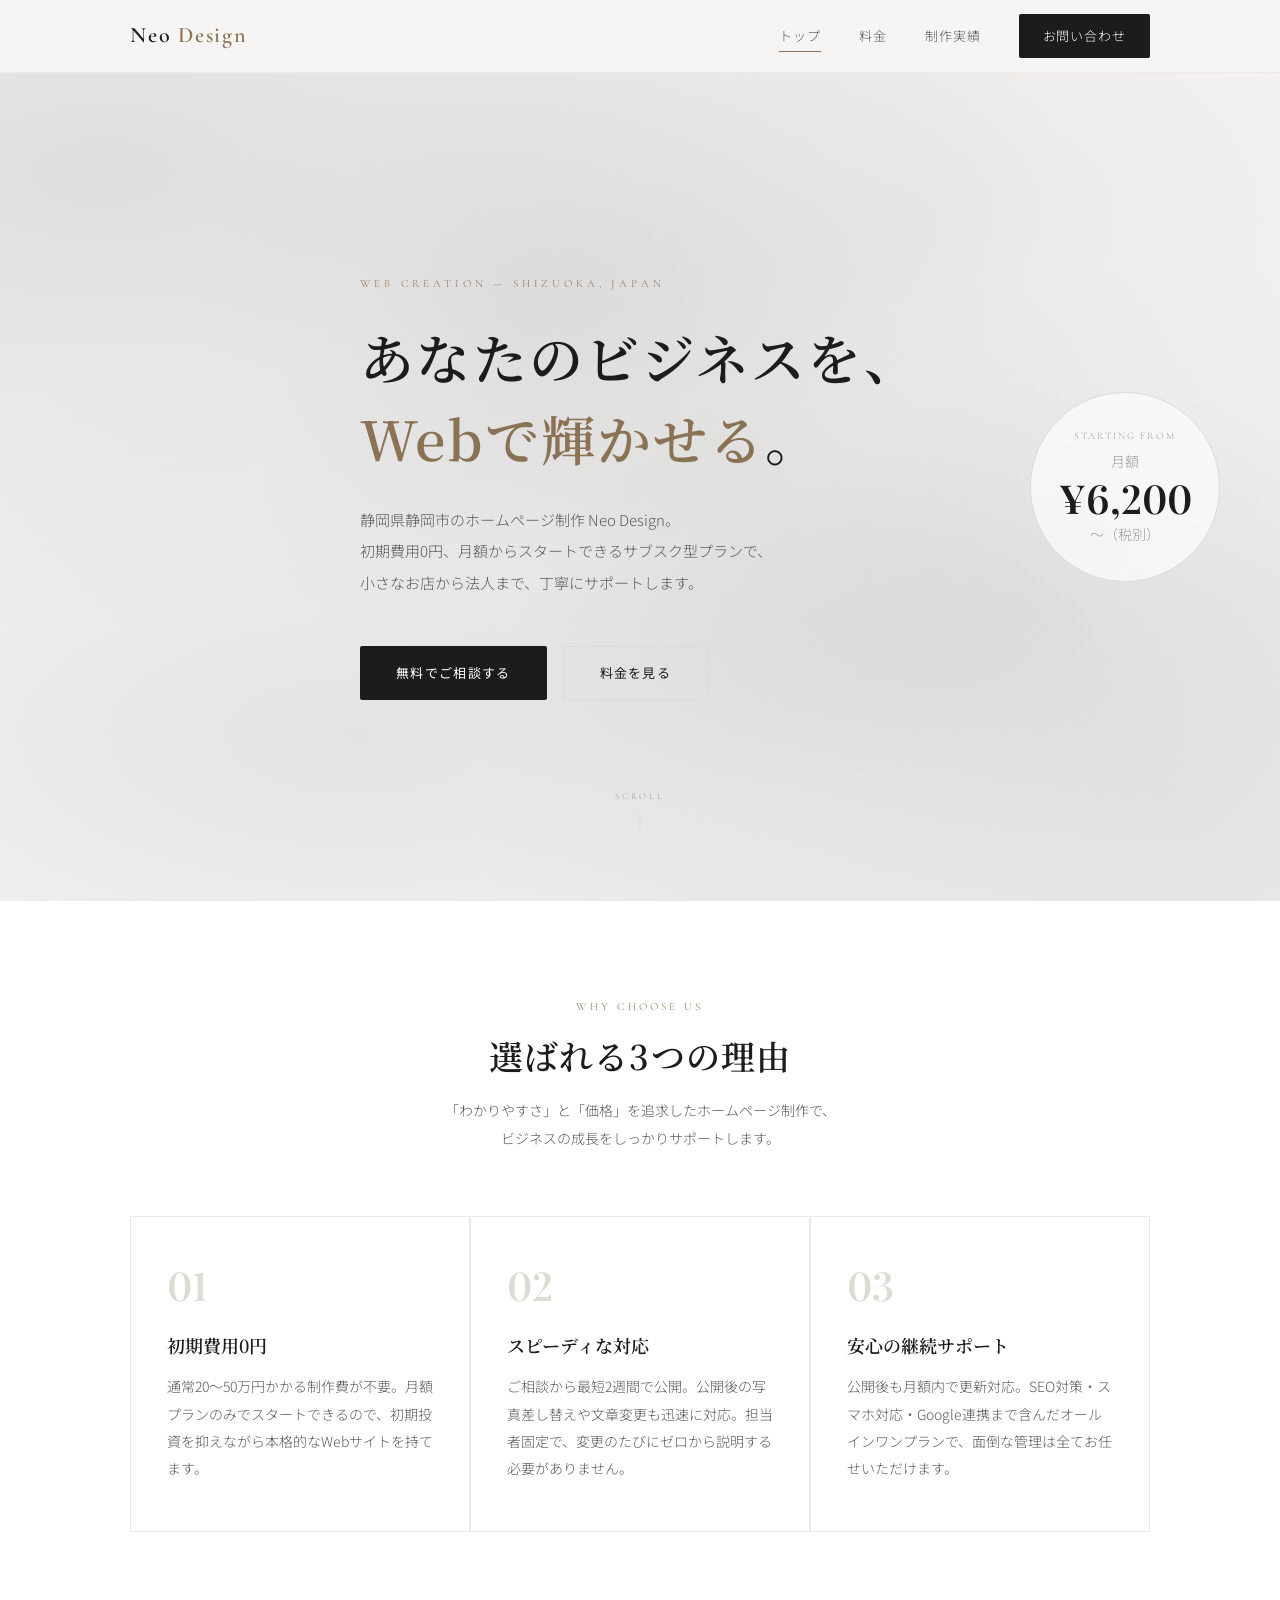
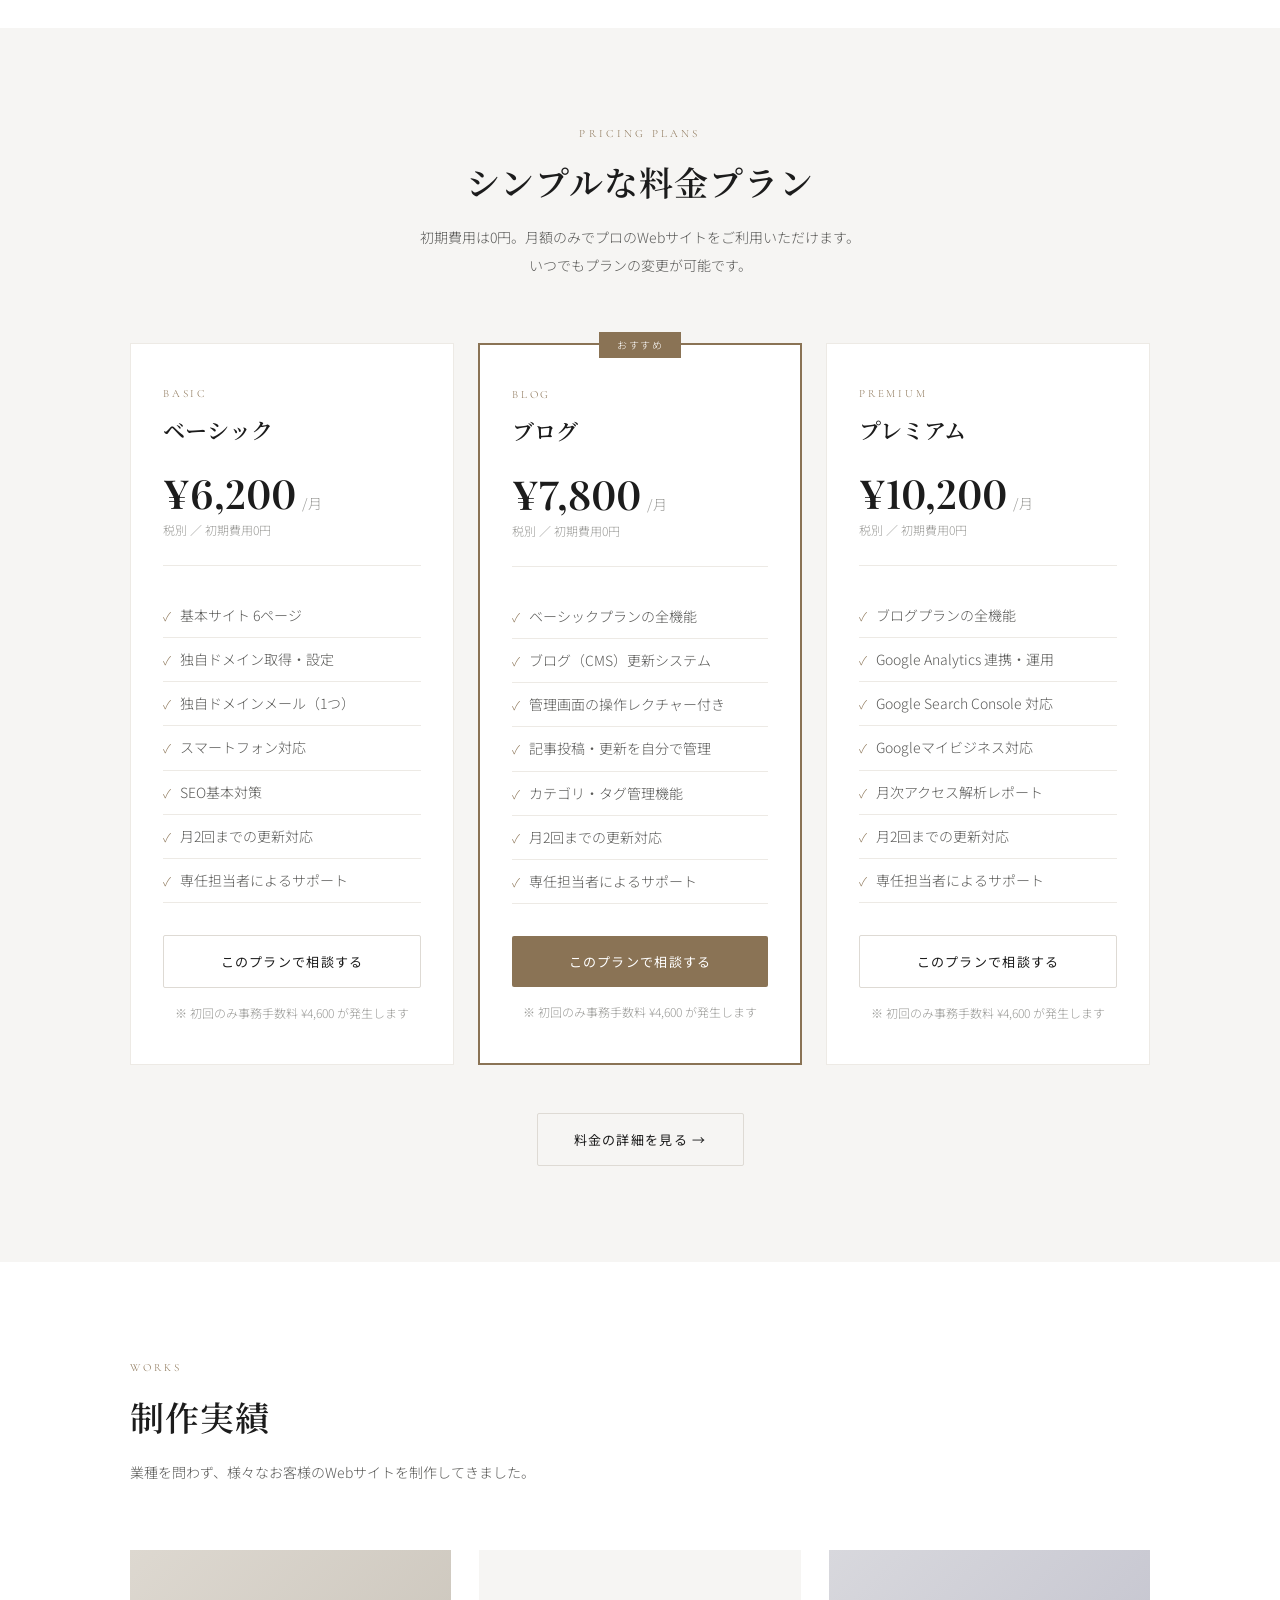
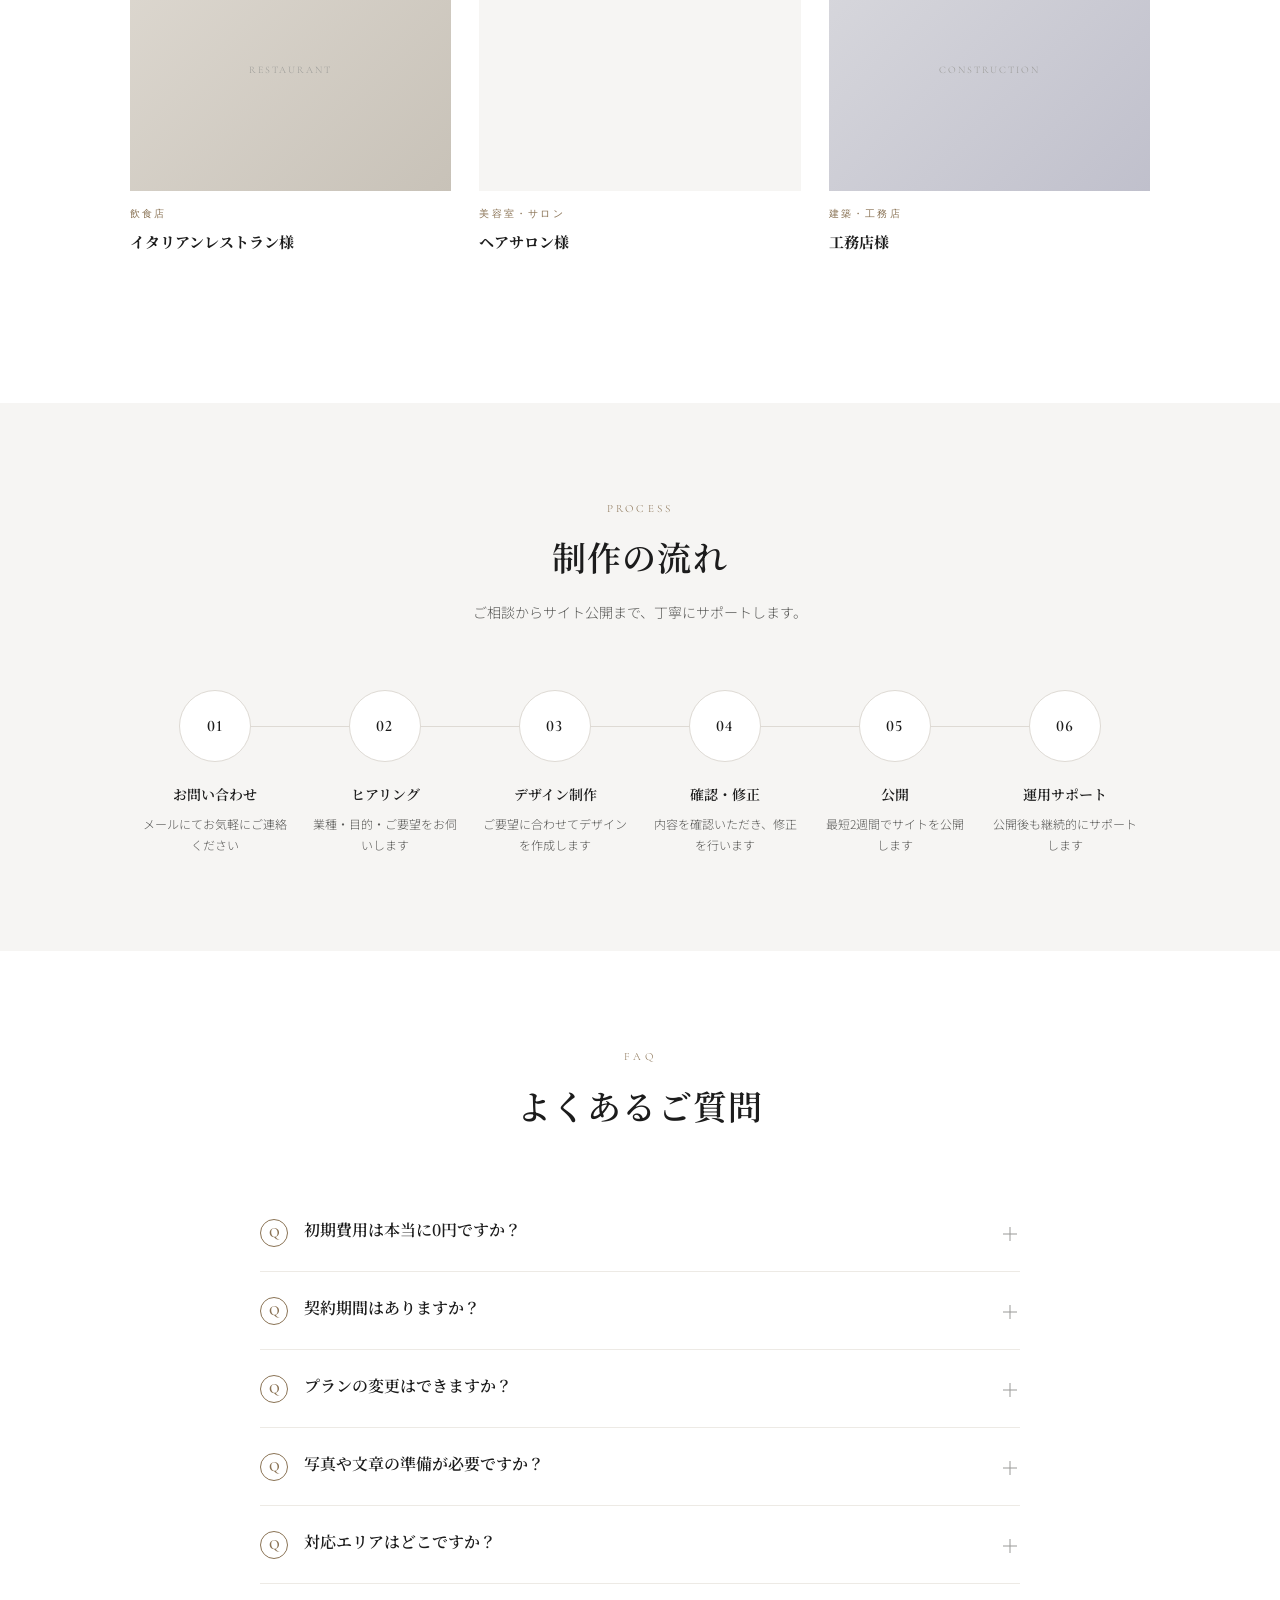
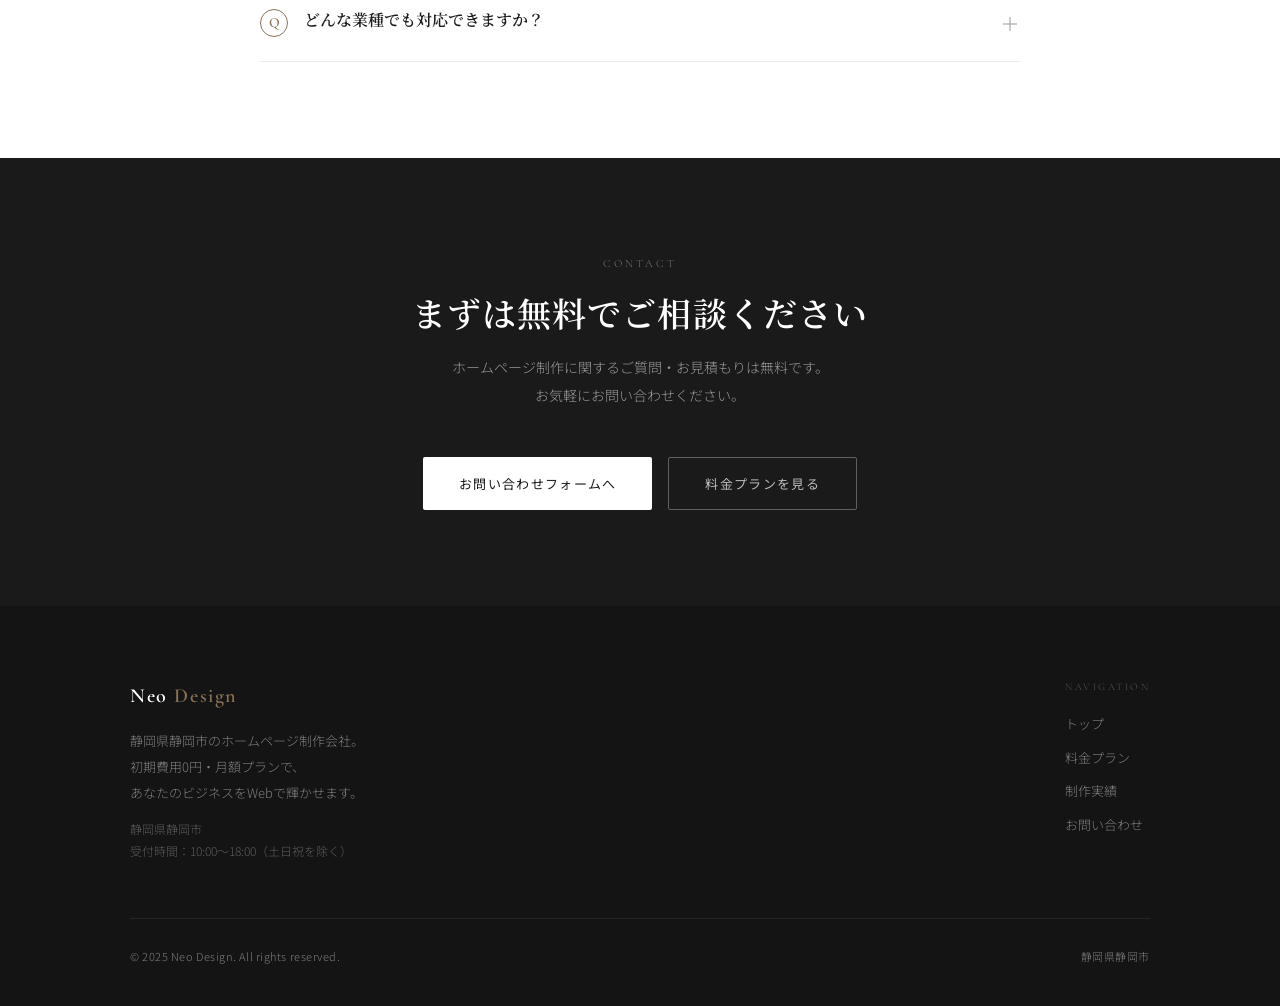
==== index.html @ 389d72ce "Embed feuille-hairsalon site as iframe in works card" ====
<!DOCTYPE html>
<html lang="ja">
<head>
  <meta charset="UTF-8">
  <meta name="viewport" content="width=device-width, initial-scale=1.0">
  <title>Neo Design | 静岡県のホームページ制作</title>
  <meta name="description" content="静岡県静岡市のホームページ制作会社 Neo Design。初期費用0円・月額6,200円〜のサブスク型プランで、あなたのビジネスをWebで輝かせます。">
  <link rel="stylesheet" href="css/style.css">
</head>
<body>

<!-- ==================== HEADER ==================== -->
<header class="site-header">
  <div class="header-inner">
    <a href="index.html" class="site-logo">Neo <span>Design</span></a>
    <nav class="site-nav" id="siteNav">
      <a href="index.html" class="active">トップ</a>
      <a href="price.html">料金</a>
      <a href="works.html">制作実績</a>
      <a href="contact.html" class="nav-cta">お問い合わせ</a>
    </nav>
    <button class="hamburger" id="hamburger" aria-label="メニュー">
      <span></span><span></span><span></span>
    </button>
  </div>
</header>

<!-- ==================== HERO ==================== -->
<section class="hero bg-texture">
  <div class="container">
    <div class="hero-content">
      <span class="hero-en">Web Creation — Shizuoka, Japan</span>
      <h1 class="hero-title">
        あなたのビジネスを、<br><em>Webで輝かせる</em>。
      </h1>
      <p class="hero-text">
        静岡県静岡市のホームページ制作 Neo Design。<br>
        初期費用0円、月額からスタートできるサブスク型プランで、<br>
        小さなお店から法人まで、丁寧にサポートします。
      </p>
      <div class="hero-actions">
        <a href="contact.html" class="btn btn-primary">無料でご相談する</a>
        <a href="price.html" class="btn btn-outline">料金を見る</a>
      </div>
    </div>
  </div>

  <!-- Floating price badge -->
  <div class="hero-badge">
    <div class="hero-badge-ring">
      <span class="badge-label">Starting from</span>
      <span class="badge-from">月額</span>
      <span class="badge-price"><span class="badge-currency">¥</span>6,200</span>
      <span class="badge-unit">〜（税別）</span>
    </div>
  </div>

  <!-- Scroll indicator -->
  <div class="hero-scroll">
    <span>Scroll</span>
    <div class="scroll-line"></div>
  </div>
</section>

<!-- ==================== FEATURES ==================== -->
<section class="features">
  <div class="container">
    <div class="section-header center">
      <span class="section-label">Why Choose Us</span>
      <h2 class="section-title">選ばれる3つの理由</h2>
      <p class="section-subtitle">
        「わかりやすさ」と「価格」を追求したホームページ制作で、<br>
        ビジネスの成長をしっかりサポートします。
      </p>
    </div>

    <div class="features-grid">
      <div class="feature-item">
        <div class="feature-num">01</div>
        <h3 class="feature-title">初期費用0円</h3>
        <p class="feature-text">
          通常20〜50万円かかる制作費が不要。月額プランのみでスタートできるので、初期投資を抑えながら本格的なWebサイトを持てます。
        </p>
      </div>
      <div class="feature-item">
        <div class="feature-num">02</div>
        <h3 class="feature-title">スピーディな対応</h3>
        <p class="feature-text">
          ご相談から最短2週間で公開。公開後の写真差し替えや文章変更も迅速に対応。担当者固定で、変更のたびにゼロから説明する必要がありません。
        </p>
      </div>
      <div class="feature-item">
        <div class="feature-num">03</div>
        <h3 class="feature-title">安心の継続サポート</h3>
        <p class="feature-text">
          公開後も月額内で更新対応。SEO対策・スマホ対応・Google連携まで含んだオールインワンプランで、面倒な管理は全てお任せいただけます。
        </p>
      </div>
    </div>
  </div>
</section>

<!-- ==================== PLANS ==================== -->
<section class="plans bg-texture">
  <div class="container">
    <div class="section-header center">
      <span class="section-label">Pricing Plans</span>
      <h2 class="section-title">シンプルな料金プラン</h2>
      <p class="section-subtitle">
        初期費用は0円。月額のみでプロのWebサイトをご利用いただけます。<br>
        いつでもプランの変更が可能です。
      </p>
    </div>

    <div class="plans-grid">
      <!-- Basic -->
      <div class="plan-card">
        <p class="plan-en">Basic</p>
        <h3 class="plan-name">ベーシック</h3>
        <div class="plan-price">
          <div>
            <span class="currency">¥</span><span class="amount">6,200</span><span class="unit"> /月</span>
          </div>
          <p class="tax">税別 ／ 初期費用0円</p>
        </div>
        <ul class="plan-features">
          <li>基本サイト 6ページ</li>
          <li>独自ドメイン取得・設定</li>
          <li>独自ドメインメール（1つ）</li>
          <li>スマートフォン対応</li>
          <li>SEO基本対策</li>
          <li>月2回までの更新対応</li>
          <li>専任担当者によるサポート</li>
        </ul>
        <a href="contact.html" class="btn btn-outline" style="width:100%; justify-content:center;">このプランで相談する</a>
        <p class="plan-note">※ 初回のみ事務手数料 ¥4,600 が発生します</p>
      </div>

      <!-- Blog (featured) -->
      <div class="plan-card featured">
        <div class="plan-badge">おすすめ</div>
        <p class="plan-en">Blog</p>
        <h3 class="plan-name">ブログ</h3>
        <div class="plan-price">
          <div>
            <span class="currency">¥</span><span class="amount">7,800</span><span class="unit"> /月</span>
          </div>
          <p class="tax">税別 ／ 初期費用0円</p>
        </div>
        <ul class="plan-features">
          <li>ベーシックプランの全機能</li>
          <li>ブログ（CMS）更新システム</li>
          <li>管理画面の操作レクチャー付き</li>
          <li>記事投稿・更新を自分で管理</li>
          <li>カテゴリ・タグ管理機能</li>
          <li>月2回までの更新対応</li>
          <li>専任担当者によるサポート</li>
        </ul>
        <a href="contact.html" class="btn btn-accent" style="width:100%; justify-content:center;">このプランで相談する</a>
        <p class="plan-note">※ 初回のみ事務手数料 ¥4,600 が発生します</p>
      </div>

      <!-- Premium -->
      <div class="plan-card">
        <p class="plan-en">Premium</p>
        <h3 class="plan-name">プレミアム</h3>
        <div class="plan-price">
          <div>
            <span class="currency">¥</span><span class="amount">10,200</span><span class="unit"> /月</span>
          </div>
          <p class="tax">税別 ／ 初期費用0円</p>
        </div>
        <ul class="plan-features">
          <li>ブログプランの全機能</li>
          <li>Google Analytics 連携・運用</li>
          <li>Google Search Console 対応</li>
          <li>Googleマイビジネス対応</li>
          <li>月次アクセス解析レポート</li>
          <li>月2回までの更新対応</li>
          <li>専任担当者によるサポート</li>
        </ul>
        <a href="contact.html" class="btn btn-outline" style="width:100%; justify-content:center;">このプランで相談する</a>
        <p class="plan-note">※ 初回のみ事務手数料 ¥4,600 が発生します</p>
      </div>
    </div>

    <div style="text-align:center; margin-top:48px;">
      <a href="price.html" class="btn btn-outline">料金の詳細を見る →</a>
    </div>
  </div>
</section>

<!-- ==================== WORKS PREVIEW ==================== -->
<section class="works-preview">
  <div class="container">
    <div class="section-header">
      <span class="section-label">Works</span>
      <h2 class="section-title">制作実績</h2>
      <p class="section-subtitle">
        業種を問わず、様々なお客様のWebサイトを制作してきました。
      </p>
    </div>

    <div class="works-grid">
      <div class="work-item">
        <div class="work-thumb">
          <div class="work-thumb-placeholder ph-1">
            <span class="work-thumb-label">Restaurant</span>
          </div>
        </div>
        <div class="work-info">
          <p class="work-cat">飲食店</p>
          <h3 class="work-title">イタリアンレストラン様</h3>
        </div>
      </div>
      <div class="work-item">
        <div class="work-thumb">
          <iframe src="https://feuille-hairsalon.vercel.app/" class="work-thumb-iframe" scrolling="no" loading="lazy"></iframe>
        </div>
        <div class="work-info">
          <p class="work-cat">美容室・サロン</p>
          <h3 class="work-title">ヘアサロン様</h3>
        </div>
      </div>
      <div class="work-item">
        <div class="work-thumb">
          <div class="work-thumb-placeholder ph-3">
            <span class="work-thumb-label">Construction</span>
          </div>
        </div>
        <div class="work-info">
          <p class="work-cat">建築・工務店</p>
          <h3 class="work-title">工務店様</h3>
        </div>
      </div>
    </div>
  </div>
</section>

<!-- ==================== FLOW ==================== -->
<section class="flow bg-texture">
  <div class="container">
    <div class="section-header center">
      <span class="section-label">Process</span>
      <h2 class="section-title">制作の流れ</h2>
      <p class="section-subtitle">ご相談からサイト公開まで、丁寧にサポートします。</p>
    </div>

    <div class="flow-steps">
      <div class="flow-step">
        <div class="flow-step-num">01</div>
        <h4 class="flow-step-title">お問い合わせ</h4>
        <p class="flow-step-text">メールにてお気軽にご連絡ください</p>
      </div>
      <div class="flow-step">
        <div class="flow-step-num">02</div>
        <h4 class="flow-step-title">ヒアリング</h4>
        <p class="flow-step-text">業種・目的・ご要望をお伺いします</p>
      </div>
      <div class="flow-step">
        <div class="flow-step-num">03</div>
        <h4 class="flow-step-title">デザイン制作</h4>
        <p class="flow-step-text">ご要望に合わせてデザインを作成します</p>
      </div>
      <div class="flow-step">
        <div class="flow-step-num">04</div>
        <h4 class="flow-step-title">確認・修正</h4>
        <p class="flow-step-text">内容を確認いただき、修正を行います</p>
      </div>
      <div class="flow-step">
        <div class="flow-step-num">05</div>
        <h4 class="flow-step-title">公開</h4>
        <p class="flow-step-text">最短2週間でサイトを公開します</p>
      </div>
      <div class="flow-step">
        <div class="flow-step-num">06</div>
        <h4 class="flow-step-title">運用サポート</h4>
        <p class="flow-step-text">公開後も継続的にサポートします</p>
      </div>
    </div>
  </div>
</section>

<!-- ==================== FAQ ==================== -->
<section class="faq">
  <div class="container">
    <div class="section-header center">
      <span class="section-label">FAQ</span>
      <h2 class="section-title">よくあるご質問</h2>
    </div>

    <div class="faq-list">
      <div class="faq-item">
        <button class="faq-q">
          <span class="faq-q-mark">Q</span>
          <span class="faq-q-text">初期費用は本当に0円ですか？</span>
          <span class="faq-icon"></span>
        </button>
        <div class="faq-a">
          はい、制作費は0円です。ただし、ご契約時に初回のみ事務手数料として ¥4,600（税別）が発生します。通常20〜50万円かかる制作費が不要なため、大幅なコスト削減が可能です。
        </div>
      </div>
      <div class="faq-item">
        <button class="faq-q">
          <span class="faq-q-mark">Q</span>
          <span class="faq-q-text">契約期間はありますか？</span>
          <span class="faq-icon"></span>
        </button>
        <div class="faq-a">
          最低契約期間は1年間です。1年経過後は月単位での更新となります。途中解約の場合は残期間分の違約金が発生する場合がありますので、詳しくはお問い合わせください。
        </div>
      </div>
      <div class="faq-item">
        <button class="faq-q">
          <span class="faq-q-mark">Q</span>
          <span class="faq-q-text">プランの変更はできますか？</span>
          <span class="faq-icon"></span>
        </button>
        <div class="faq-a">
          はい、いつでもプランの変更が可能です。ビジネスの成長に合わせて、ベーシック→ブログ→プレミアムへのアップグレードはもちろん、ダウングレードも対応しています。
        </div>
      </div>
      <div class="faq-item">
        <button class="faq-q">
          <span class="faq-q-mark">Q</span>
          <span class="faq-q-text">写真や文章の準備が必要ですか？</span>
          <span class="faq-icon"></span>
        </button>
        <div class="faq-a">
          基本的にお客様にご用意いただく必要がありますが、ご相談いただければ素材調達のサポートも可能です。フリー素材の活用についてもアドバイスいたします。
        </div>
      </div>
      <div class="faq-item">
        <button class="faq-q">
          <span class="faq-q-mark">Q</span>
          <span class="faq-q-text">対応エリアはどこですか？</span>
          <span class="faq-icon"></span>
        </button>
        <div class="faq-a">
          静岡県を中心に、日本全国対応しております。オンラインでのヒアリング・打ち合わせも可能ですので、遠方のお客様もお気軽にご相談ください。
        </div>
      </div>
      <div class="faq-item">
        <button class="faq-q">
          <span class="faq-q-mark">Q</span>
          <span class="faq-q-text">どんな業種でも対応できますか？</span>
          <span class="faq-icon"></span>
        </button>
        <div class="faq-a">
          飲食店、美容室・サロン、医療施設、建築・工務店、製造業、士業（弁護士・税理士など）、学校・教育機関、社団法人など、様々な業種に対応しています。まずはご相談ください。
        </div>
      </div>
    </div>
  </div>
</section>

<!-- ==================== CTA ==================== -->
<section class="cta-banner">
  <div class="container">
    <span class="section-label">Contact</span>
    <h2 class="section-title">まずは無料でご相談ください</h2>
    <p class="section-subtitle">
      ホームページ制作に関するご質問・お見積もりは無料です。<br>
      お気軽にお問い合わせください。
    </p>
    <div style="display:flex; gap:16px; justify-content:center; flex-wrap:wrap;">
      <a href="contact.html" class="btn btn-primary">お問い合わせフォームへ</a>
      <a href="price.html" class="btn btn-outline">料金プランを見る</a>
    </div>
  </div>
</section>

<!-- ==================== FOOTER ==================== -->
<footer class="site-footer">
  <div class="container">
    <div class="footer-grid">
      <div>
        <div class="footer-logo">Neo <span>Design</span></div>
        <p class="footer-desc">
          静岡県静岡市のホームページ制作会社。<br>
          初期費用0円・月額プランで、<br>
          あなたのビジネスをWebで輝かせます。
        </p>
        <p class="footer-address">
          静岡県静岡市<br>
          受付時間：10:00〜18:00（土日祝を除く）
        </p>
      </div>
      <div>
        <p class="footer-nav-title">Navigation</p>
        <nav class="footer-links">
          <a href="index.html">トップ</a>
          <a href="price.html">料金プラン</a>
          <a href="works.html">制作実績</a>
          <a href="contact.html">お問い合わせ</a>
        </nav>
      </div>
    </div>
    <div class="footer-bottom">
      <span>© 2025 Neo Design. All rights reserved.</span>
      <span>静岡県静岡市</span>
    </div>
  </div>
</footer>

<script>
  // Hamburger menu
  const hamburger = document.getElementById('hamburger');
  const nav = document.getElementById('siteNav');
  hamburger.addEventListener('click', () => {
    nav.classList.toggle('open');
  });

  // FAQ accordion
  document.querySelectorAll('.faq-q').forEach(btn => {
    btn.addEventListener('click', () => {
      const item = btn.closest('.faq-item');
      const isOpen = item.classList.contains('open');
      document.querySelectorAll('.faq-item').forEach(i => i.classList.remove('open'));
      if (!isOpen) item.classList.add('open');
    });
  });
</script>

</body>
</html>
---- css/style.css ----
/* ==========================================
   Neo Design - Main Stylesheet
   ========================================== */

@import url('https://fonts.googleapis.com/css2?family=Cormorant+Garamond:ital,wght@0,400;0,600;1,400&family=Noto+Sans+JP:wght@300;400;500&family=Noto+Serif+JP:wght@400;600&family=Playfair+Display:wght@500;600&display=swap');

/* --- Variables --- */
:root {
  --bg:          #f6f5f3;
  --bg-white:    #ffffff;
  --bg-dark:     #1a1a1a;
  --text:        #1c1c1c;
  --text-mid:    #5a5a58;
  --text-light:  #9a9a97;
  --accent:      #8a7355;
  --accent-rgb:  138, 115, 85;
  --border:      #dedad4;
  --border-lt:   #edeae5;
  --serif:       'Noto Serif JP', 'Georgia', serif;
  --sans:        'Noto Sans JP', 'Hiragino Kaku Gothic ProN', 'Yu Gothic', sans-serif;
  --en:          'Cormorant Garamond', 'Georgia', serif;
  --max:         1100px;
  --radius:      2px;
  --shadow:      0 4px 28px rgba(0,0,0,0.07);
  --ease:        0.3s ease;

  /* --- 数字・価格 統一定義 --- */
  --num-font:     'Playfair Display', 'Georgia', serif;
  --num-weight:   600;
  --num-main:     40px;  /* 全数字を統一 */
  --num-currency: 40px;
  --num-unit:     14px;
  --num-tax:      12px;
}

/* --- Reset --- */
*, *::before, *::after { box-sizing: border-box; margin: 0; padding: 0; }
html { scroll-behavior: smooth; }
img  { max-width: 100%; height: auto; display: block; }
a    { color: inherit; text-decoration: none; }
ul   { list-style: none; }

body {
  font-family: var(--sans);
  background-color: var(--bg);
  color: var(--text);
  line-height: 1.8;
  font-size: 15px;
  font-weight: 300;
  -webkit-font-smoothing: antialiased;
}

/* --- Watercolor Texture Background --- */
.bg-texture {
  background-color: var(--bg);
  background-image:
    radial-gradient(ellipse 75% 55% at 8%  12%, rgba(160,157,172,0.28) 0%, transparent 100%),
    radial-gradient(ellipse 55% 65% at 92% 88%, rgba(155,160,167,0.22) 0%, transparent 100%),
    radial-gradient(ellipse 45% 45% at 72% 18%, rgba(168,163,172,0.16) 0%, transparent 100%),
    radial-gradient(ellipse 65% 45% at 28% 80%, rgba(158,155,170,0.20) 0%, transparent 100%),
    radial-gradient(ellipse 35% 38% at 55% 50%, rgba(165,168,163,0.13) 0%, transparent 100%),
    radial-gradient(ellipse 28% 32% at 42% 28%, rgba(160,165,162,0.12) 0%, transparent 100%),
    radial-gradient(ellipse 38% 28% at 78% 65%, rgba(153,158,165,0.14) 0%, transparent 100%);
}

/* --- Container --- */
.container {
  max-width: var(--max);
  margin: 0 auto;
  padding: 0 40px;
}

/* --- Section --- */
section { padding: 96px 0; }

.section-label {
  font-family: var(--en);
  font-size: 11px;
  letter-spacing: 0.28em;
  text-transform: uppercase;
  color: var(--accent);
  display: block;
  margin-bottom: 14px;
}

.section-title {
  font-family: var(--serif);
  font-size: clamp(22px, 3.2vw, 34px);
  font-weight: 600;
  line-height: 1.45;
  letter-spacing: 0.03em;
  margin-bottom: 16px;
}

.section-subtitle {
  font-size: 14px;
  color: var(--text-mid);
  line-height: 2;
  max-width: 520px;
}

.section-header { margin-bottom: 64px; }
.section-header.center { text-align: center; }
.section-header.center .section-subtitle { margin: 0 auto; }

/* --- Buttons --- */
.btn {
  display: inline-flex;
  align-items: center;
  gap: 10px;
  padding: 14px 36px;
  font-family: var(--sans);
  font-size: 13px;
  font-weight: 400;
  letter-spacing: 0.1em;
  border: none;
  cursor: pointer;
  transition: var(--ease);
  border-radius: var(--radius);
}

.btn-primary {
  background: var(--text);
  color: #fff;
}
.btn-primary:hover { background: #333; transform: translateY(-2px); }

.btn-outline {
  background: transparent;
  color: var(--text);
  border: 1px solid var(--border);
}
.btn-outline:hover { background: var(--text); color: #fff; border-color: var(--text); }

.btn-accent { background: var(--accent); color: #fff; }
.btn-accent:hover { opacity: 0.88; transform: translateY(-2px); }

/* ==========================================
   HEADER
   ========================================== */
.site-header {
  position: sticky;
  top: 0;
  z-index: 100;
  background: rgba(246, 245, 243, 0.93);
  backdrop-filter: blur(14px);
  -webkit-backdrop-filter: blur(14px);
  border-bottom: 1px solid var(--border-lt);
}

.header-inner {
  display: flex;
  align-items: center;
  justify-content: space-between;
  height: 72px;
  max-width: var(--max);
  margin: 0 auto;
  padding: 0 40px;
}

.site-logo {
  font-family: var(--en);
  font-size: 22px;
  font-weight: 600;
  letter-spacing: 0.08em;
  color: var(--text);
}
.site-logo span { color: var(--accent); }

.site-nav {
  display: flex;
  align-items: center;
  gap: 38px;
}

.site-nav a {
  font-size: 13px;
  letter-spacing: 0.07em;
  color: var(--text-mid);
  transition: var(--ease);
  position: relative;
}
.site-nav a::after {
  content: '';
  position: absolute;
  bottom: -4px; left: 0;
  width: 0; height: 1px;
  background: var(--accent);
  transition: var(--ease);
}
.site-nav a:hover { color: var(--text); }
.site-nav a:hover::after,
.site-nav a.active::after { width: 100%; }

.nav-cta {
  background: var(--text) !important;
  color: #fff !important;
  padding: 10px 24px;
  border-radius: var(--radius);
  font-size: 12px;
  letter-spacing: 0.12em;
}
.nav-cta:hover { background: #333 !important; }
.nav-cta::after { display: none !important; }

/* Hamburger */
.hamburger {
  display: none;
  flex-direction: column;
  gap: 5px;
  cursor: pointer;
  padding: 4px;
  background: none;
  border: none;
}
.hamburger span {
  display: block;
  width: 24px; height: 1px;
  background: var(--text);
  transition: var(--ease);
}

/* ==========================================
   HERO
   ========================================== */
.hero {
  min-height: calc(100vh - 72px);
  display: flex;
  align-items: center;
  padding: 80px 0;
  position: relative;
  overflow: hidden;
}

.hero-content { max-width: 680px; }

.hero-en {
  font-family: var(--en);
  font-size: 11px;
  letter-spacing: 0.35em;
  text-transform: uppercase;
  color: var(--accent);
  margin-bottom: 22px;
  display: block;
}

.hero-title {
  font-family: var(--serif);
  font-size: clamp(30px, 4.8vw, 54px);
  line-height: 1.5;
  margin-bottom: 26px;
  letter-spacing: 0.04em;
  font-weight: 600;
}
.hero-title em { font-style: normal; color: var(--accent); }

.hero-text {
  font-size: 15px;
  color: var(--text-mid);
  line-height: 2.1;
  margin-bottom: 48px;
  max-width: 500px;
}

.hero-actions { display: flex; gap: 16px; flex-wrap: wrap; }

/* Floating badge */
.hero-badge {
  position: absolute;
  right: 60px;
  top: 50%;
  transform: translateY(-50%);
}
.hero-badge-ring {
  width: 190px; height: 190px;
  border: 1px solid var(--border);
  border-radius: 50%;
  display: flex;
  flex-direction: column;
  align-items: center;
  justify-content: center;
  gap: 4px;
  background: rgba(255,255,255,0.65);
  backdrop-filter: blur(8px);
}
.hero-badge-ring .badge-label {
  font-family: var(--en);
  font-size: 10px;
  letter-spacing: 0.2em;
  text-transform: uppercase;
  color: var(--text-light);
}
.hero-badge-ring .badge-from {
  font-size: var(--num-unit);
  color: var(--text-light);
}
.hero-badge-ring .badge-price {
  font-family: var(--num-font);
  font-size: var(--num-main);
  font-weight: var(--num-weight);
  line-height: 1;
  letter-spacing: 0;
  display: flex;
  align-items: baseline;
  gap: 0;
  font-variant-numeric: lining-nums tabular-nums;
}
.hero-badge-ring .badge-currency {
  font-family: var(--num-font);
  font-size: var(--num-currency);
  font-weight: var(--num-weight);
  line-height: 1;
}
.hero-badge-ring .badge-unit {
  font-size: var(--num-unit);
  color: var(--text-light);
}

/* Scroll indicator */
.hero-scroll {
  position: absolute;
  bottom: 40px;
  left: 50%;
  transform: translateX(-50%);
  display: flex;
  flex-direction: column;
  align-items: center;
  gap: 8px;
}
.hero-scroll span {
  font-family: var(--en);
  font-size: 9px;
  letter-spacing: 0.3em;
  text-transform: uppercase;
  color: var(--text-light);
}
.scroll-line {
  width: 1px;
  height: 48px;
  background: linear-gradient(to bottom, var(--border), transparent);
  animation: scrollLine 1.8s ease-in-out infinite;
}
@keyframes scrollLine {
  0%   { transform: scaleY(0); transform-origin: top; }
  50%  { transform: scaleY(1); transform-origin: top; }
  51%  { transform: scaleY(1); transform-origin: bottom; }
  100% { transform: scaleY(0); transform-origin: bottom; }
}

/* ==========================================
   FEATURES
   ========================================== */
.features { background: var(--bg-white); }

.features-grid {
  display: grid;
  grid-template-columns: repeat(3, 1fr);
  gap: 2px;
  background: var(--border-lt);
  border: 1px solid var(--border-lt);
}

.feature-item {
  background: var(--bg-white);
  padding: 48px 36px;
  transition: var(--ease);
}
.feature-item:hover { background: #fdfcfa; }

.feature-num {
  font-family: var(--num-font);
  font-size: var(--num-main);
  font-weight: var(--num-weight);
  color: var(--border);
  line-height: 1;
  margin-bottom: 24px;
  letter-spacing: 0;
  font-variant-numeric: lining-nums tabular-nums;
}

.feature-icon {
  width: 44px; height: 44px;
  margin-bottom: 20px;
  color: var(--accent);
}

.feature-title {
  font-family: var(--serif);
  font-size: 18px;
  font-weight: 600;
  margin-bottom: 12px;
}

.feature-text {
  font-size: 14px;
  color: var(--text-mid);
  line-height: 1.95;
}

/* ==========================================
   PLANS
   ========================================== */
.plans { background: var(--bg); }

.plans-grid {
  display: grid;
  grid-template-columns: repeat(3, 1fr);
  gap: 24px;
}

.plan-card {
  background: var(--bg-white);
  border: 1px solid var(--border-lt);
  padding: 40px 32px;
  position: relative;
  transition: var(--ease);
}
.plan-card:hover { box-shadow: var(--shadow); transform: translateY(-4px); }
.plan-card.featured { border: 2px solid var(--accent); }

.plan-badge {
  position: absolute;
  top: -13px;
  left: 50%;
  transform: translateX(-50%);
  background: var(--accent);
  color: #fff;
  font-size: 10px;
  letter-spacing: 0.15em;
  padding: 4px 18px;
  white-space: nowrap;
}

.plan-en {
  font-family: var(--en);
  font-size: 11px;
  letter-spacing: 0.25em;
  text-transform: uppercase;
  color: var(--accent);
  margin-bottom: 6px;
}

.plan-name {
  font-family: var(--serif);
  font-size: 22px;
  font-weight: 600;
  margin-bottom: 24px;
}

.plan-price {
  margin-bottom: 28px;
  padding-bottom: 24px;
  border-bottom: 1px solid var(--border-lt);
}
.plan-price > div {
  display: flex;
  align-items: baseline;
  gap: 0;
  line-height: 1;
}
.plan-price .currency {
  font-family: var(--num-font);
  font-size: var(--num-currency);
  font-weight: var(--num-weight);
  line-height: 1;
  font-variant-numeric: lining-nums;
}
.plan-price .amount {
  font-family: var(--num-font);
  font-size: var(--num-main);
  font-weight: var(--num-weight);
  line-height: 1;
  letter-spacing: 0;
  font-variant-numeric: lining-nums tabular-nums;
}
.plan-price .unit  { font-size: var(--num-unit); color: var(--text-light); margin-left: 6px; }
.plan-price .tax   { font-size: var(--num-tax);  color: var(--text-light); margin-top: 6px; }

.plan-features { margin-bottom: 32px; }
.plan-features li {
  font-size: 14px;
  padding: 9px 0;
  border-bottom: 1px solid var(--border-lt);
  display: flex;
  align-items: flex-start;
  gap: 9px;
  color: var(--text-mid);
}
.plan-features li::before {
  content: '✓';
  color: var(--accent);
  font-size: 12px;
  flex-shrink: 0;
  margin-top: 2px;
}

.plan-note {
  font-size: 12px;
  color: var(--text-light);
  text-align: center;
  margin-top: 14px;
}

/* ==========================================
   WORKS PREVIEW
   ========================================== */
.works-preview { background: var(--bg-white); }

.works-grid {
  display: grid;
  grid-template-columns: repeat(3, 1fr);
  gap: 28px;
  margin-bottom: 52px;
}

.work-item { cursor: pointer; }

.work-thumb {
  aspect-ratio: 4/3;
  overflow: hidden;
  background: var(--bg);
  position: relative;
}
.work-thumb-placeholder {
  width: 100%; height: 100%;
  display: flex;
  align-items: center;
  justify-content: center;
  flex-direction: column;
  gap: 10px;
  transition: transform 0.5s ease;
}
.work-item:hover .work-thumb-placeholder { transform: scale(1.04); }

.work-thumb-iframe {
  width: 200%;
  height: 200%;
  transform: scale(0.5);
  transform-origin: top left;
  border: none;
  pointer-events: none;
}

.work-thumb-label {
  font-family: var(--en);
  font-size: 10px;
  letter-spacing: 0.2em;
  color: var(--text-light);
  text-transform: uppercase;
}

.work-info { padding: 14px 0 0; }

.work-cat {
  font-family: var(--en);
  font-size: 10px;
  letter-spacing: 0.22em;
  text-transform: uppercase;
  color: var(--accent);
  margin-bottom: 5px;
}
.work-title {
  font-family: var(--serif);
  font-size: 15px;
}

/* Color placeholders */
.ph-1 { background: linear-gradient(135deg, #ddd8d0 0%, #c8c2b8 100%); }
.ph-2 { background: linear-gradient(135deg, #d8ddd8 0%, #c4ccbf 100%); }
.ph-3 { background: linear-gradient(135deg, #d8d8dd 0%, #c0c0cc 100%); }
.ph-4 { background: linear-gradient(135deg, #ddd4cc 0%, #ccc0b8 100%); }
.ph-5 { background: linear-gradient(135deg, #d4d8dd 0%, #bcc4cc 100%); }
.ph-6 { background: linear-gradient(135deg, #dddad4 0%, #ccc8c0 100%); }

/* ==========================================
   FLOW
   ========================================== */
.flow { background: var(--bg); }

.flow-steps {
  display: grid;
  grid-template-columns: repeat(6, 1fr);
  gap: 0;
  position: relative;
}
.flow-steps::before {
  content: '';
  position: absolute;
  top: 36px;
  left: calc(100% / 12);
  right: calc(100% / 12);
  height: 1px;
  background: var(--border);
  z-index: 0;
}

.flow-step {
  text-align: center;
  padding: 0 12px;
  position: relative;
  z-index: 1;
}
.flow-step-num {
  font-family: var(--en);
  font-size: 16px;
  font-weight: 600;
  color: var(--text);
  line-height: 1;
  margin: 0 auto 20px;
  width: 72px;
  height: 72px;
  border-radius: 50%;
  border: 1px solid var(--border);
  background: var(--bg-white);
  display: flex;
  align-items: center;
  justify-content: center;
  letter-spacing: 0.08em;
  font-variant-numeric: lining-nums;
}
.flow-step-title {
  font-family: var(--serif);
  font-size: 14px;
  font-weight: 600;
  margin-bottom: 6px;
}
.flow-step-text {
  font-size: 12px;
  color: var(--text-mid);
  line-height: 1.75;
}

/* ==========================================
   FAQ
   ========================================== */
.faq { background: var(--bg-white); }

.faq-list {
  max-width: 760px;
  margin: 0 auto;
}

.faq-item { border-bottom: 1px solid var(--border-lt); }

.faq-q {
  display: flex;
  align-items: flex-start;
  gap: 16px;
  padding: 24px 0;
  cursor: pointer;
  font-family: var(--serif);
  font-size: 16px;
  font-weight: 600;
  transition: var(--ease);
  background: none;
  border: none;
  width: 100%;
  text-align: left;
  color: var(--text);
}
.faq-q:hover { color: var(--accent); }

.faq-q-mark {
  flex-shrink: 0;
  width: 28px; height: 28px;
  border: 1px solid var(--accent);
  color: var(--accent);
  border-radius: 50%;
  display: flex;
  align-items: center;
  justify-content: center;
  font-family: var(--en);
  font-size: 14px;
  margin-top: 1px;
}
.faq-q-text { flex: 1; }

.faq-icon {
  flex-shrink: 0;
  width: 20px; height: 20px;
  position: relative;
  margin-top: 6px;
}
.faq-icon::before,
.faq-icon::after {
  content: '';
  position: absolute;
  background: var(--text-light);
  transition: var(--ease);
}
.faq-icon::before { width: 14px; height: 1px; top: 50%; left: 50%; transform: translate(-50%,-50%); }
.faq-icon::after  { width: 1px; height: 14px; top: 50%; left: 50%; transform: translate(-50%,-50%); }
.faq-item.open .faq-icon::after { opacity: 0; transform: translate(-50%,-50%) rotate(90deg); }

.faq-a {
  display: none;
  padding: 0 0 24px 44px;
  font-size: 14px;
  color: var(--text-mid);
  line-height: 2;
}
.faq-item.open .faq-a { display: block; }

/* ==========================================
   CTA BANNER
   ========================================== */
.cta-banner {
  background: var(--bg-dark);
  color: #fff;
  text-align: center;
  padding: 96px 0;
}
.cta-banner .section-label { color: rgba(255,255,255,0.4); }
.cta-banner .section-title { color: #fff; }
.cta-banner .section-subtitle { color: rgba(255,255,255,0.55); margin: 0 auto 48px; }
.cta-banner .btn-primary { background: #fff; color: var(--text); }
.cta-banner .btn-primary:hover { background: #eee; }
.cta-banner .btn-outline { border-color: rgba(255,255,255,0.3); color: rgba(255,255,255,0.7); }
.cta-banner .btn-outline:hover { background: rgba(255,255,255,0.1); color: #fff; }

/* ==========================================
   FOOTER
   ========================================== */
.site-footer {
  background: #141414;
  color: rgba(255,255,255,0.45);
  padding: 72px 0 40px;
}
.footer-grid {
  display: grid;
  grid-template-columns: 1fr auto;
  gap: 80px;
  margin-bottom: 56px;
}
.footer-logo {
  font-family: var(--en);
  font-size: 20px;
  font-weight: 600;
  letter-spacing: 0.08em;
  color: #fff;
  margin-bottom: 14px;
}
.footer-logo span { color: var(--accent); }
.footer-desc { font-size: 13px; line-height: 2; max-width: 300px; }
.footer-address { font-size: 12px; color: rgba(255,255,255,0.3); margin-top: 12px; line-height: 1.8; }

.footer-nav-title {
  font-family: var(--en);
  font-size: 10px;
  letter-spacing: 0.25em;
  text-transform: uppercase;
  color: rgba(255,255,255,0.28);
  margin-bottom: 16px;
}
.footer-links {
  display: flex;
  flex-direction: column;
  gap: 10px;
}
.footer-links a {
  font-size: 13px;
  color: rgba(255,255,255,0.45);
  transition: var(--ease);
}
.footer-links a:hover { color: #fff; }

.footer-bottom {
  border-top: 1px solid rgba(255,255,255,0.07);
  padding-top: 28px;
  display: flex;
  justify-content: space-between;
  align-items: center;
  font-size: 11px;
  letter-spacing: 0.05em;
}

/* ==========================================
   PAGE HERO (inner pages)
   ========================================== */
.page-hero {
  padding: 72px 0 56px;
  border-bottom: 1px solid var(--border-lt);
}
.page-hero .section-label { margin-bottom: 12px; }
.page-hero h1 {
  font-family: var(--serif);
  font-size: clamp(26px, 3.8vw, 42px);
  font-weight: 600;
  letter-spacing: 0.03em;
}

/* ==========================================
   PRICE PAGE
   ========================================== */
.price-notice {
  background: #fff;
  border: 1px solid var(--border-lt);
  border-left: 3px solid var(--accent);
  padding: 20px 28px;
  font-size: 13px;
  color: var(--text-mid);
  line-height: 1.85;
  margin-bottom: 56px;
}
.price-notice strong { color: var(--text); }

.compare-wrap { overflow-x: auto; margin-top: 72px; }

.compare-table {
  width: 100%;
  border-collapse: collapse;
  font-size: 14px;
  min-width: 600px;
}
.compare-table th,
.compare-table td {
  padding: 15px 20px;
  text-align: center;
  border-bottom: 1px solid var(--border-lt);
}
.compare-table th { background: var(--bg); font-family: var(--serif); font-weight: 600; }
.compare-table th:first-child,
.compare-table td:first-child { text-align: left; color: var(--text-mid); }
.compare-table .check { color: var(--accent); font-size: 15px; }
.compare-table .cross { color: var(--border); font-size: 15px; }
.compare-table .feat-col { background: rgba(var(--accent-rgb), 0.04); }

/* ==========================================
   CONTACT PAGE
   ========================================== */
.contact-layout {
  display: grid;
  grid-template-columns: 1fr 380px;
  gap: 80px;
  align-items: start;
}

.contact-form-group { margin-bottom: 24px; }
.contact-form-group label {
  display: block;
  font-size: 13px;
  margin-bottom: 8px;
  color: var(--text);
  letter-spacing: 0.05em;
}
.contact-form-group label .required {
  color: var(--accent);
  font-size: 10px;
  margin-left: 6px;
  letter-spacing: 0.1em;
}
.contact-form-group input,
.contact-form-group select,
.contact-form-group textarea {
  width: 100%;
  padding: 12px 16px;
  border: 1px solid var(--border);
  background: var(--bg-white);
  font-family: var(--sans);
  font-size: 14px;
  color: var(--text);
  border-radius: var(--radius);
  transition: var(--ease);
  outline: none;
  -webkit-appearance: none;
  appearance: none;
}
.contact-form-group input:focus,
.contact-form-group select:focus,
.contact-form-group textarea:focus { border-color: var(--accent); }
.contact-form-group textarea { height: 160px; resize: vertical; }

.contact-info {
  background: var(--bg);
  border: 1px solid var(--border-lt);
  padding: 36px 32px;
}
.contact-info-item {
  padding: 20px 0;
  border-bottom: 1px solid var(--border-lt);
}
.contact-info-item:last-child { border-bottom: none; }
.contact-info-label {
  font-family: var(--en);
  font-size: 10px;
  letter-spacing: 0.22em;
  text-transform: uppercase;
  color: var(--accent);
  margin-bottom: 6px;
}
.contact-info-text {
  font-size: 14px;
  color: var(--text-mid);
  line-height: 1.85;
}

/* ==========================================
   WORKS PAGE
   ========================================== */
.works-grid-full {
  display: grid;
  grid-template-columns: repeat(3, 1fr);
  gap: 40px;
}

/* ==========================================
   RESPONSIVE
   ========================================== */
@media (max-width: 1024px) {
  .container { padding: 0 32px; }
  .header-inner { padding: 0 32px; }
}

@media (max-width: 900px) {
  .hero-badge    { display: none; }
  .plans-grid    { grid-template-columns: 1fr; max-width: 460px; margin: 0 auto; }
  .contact-layout { grid-template-columns: 1fr; gap: 48px; }
  .works-grid-full { grid-template-columns: repeat(2, 1fr); }
  .flow-steps { grid-template-columns: repeat(3, 1fr); gap: 32px; }
  .flow-steps::before { display: none; }
}

@media (max-width: 768px) {
  section { padding: 64px 0; }
  .container { padding: 0 20px; }
  .header-inner { padding: 0 20px; }

  .hamburger { display: flex; }

  .site-nav {
    display: none;
    position: fixed;
    top: 72px; left: 0; right: 0;
    background: var(--bg-white);
    flex-direction: column;
    align-items: center;
    padding: 40px 20px;
    gap: 28px;
    border-bottom: 1px solid var(--border);
    box-shadow: var(--shadow);
  }
  .site-nav.open { display: flex; }
  .site-nav a { font-size: 15px; }

  .hero { min-height: auto; padding: 60px 0 80px; }
  .hero-scroll { display: none; }

  .features-grid { grid-template-columns: 1fr; }
  .works-grid    { grid-template-columns: repeat(2, 1fr); gap: 20px; }
  .works-grid-full { grid-template-columns: 1fr; }
  .flow-steps { grid-template-columns: repeat(2, 1fr); gap: 32px; }

  .footer-grid {
    grid-template-columns: 1fr;
    gap: 40px;
  }
  .footer-bottom { flex-direction: column; gap: 12px; text-align: center; }
}

@media (max-width: 480px) {
  .works-grid { grid-template-columns: 1fr; }
  .flow-steps { grid-template-columns: 1fr; }
  .hero-actions { flex-direction: column; }
  .btn { justify-content: center; }
}
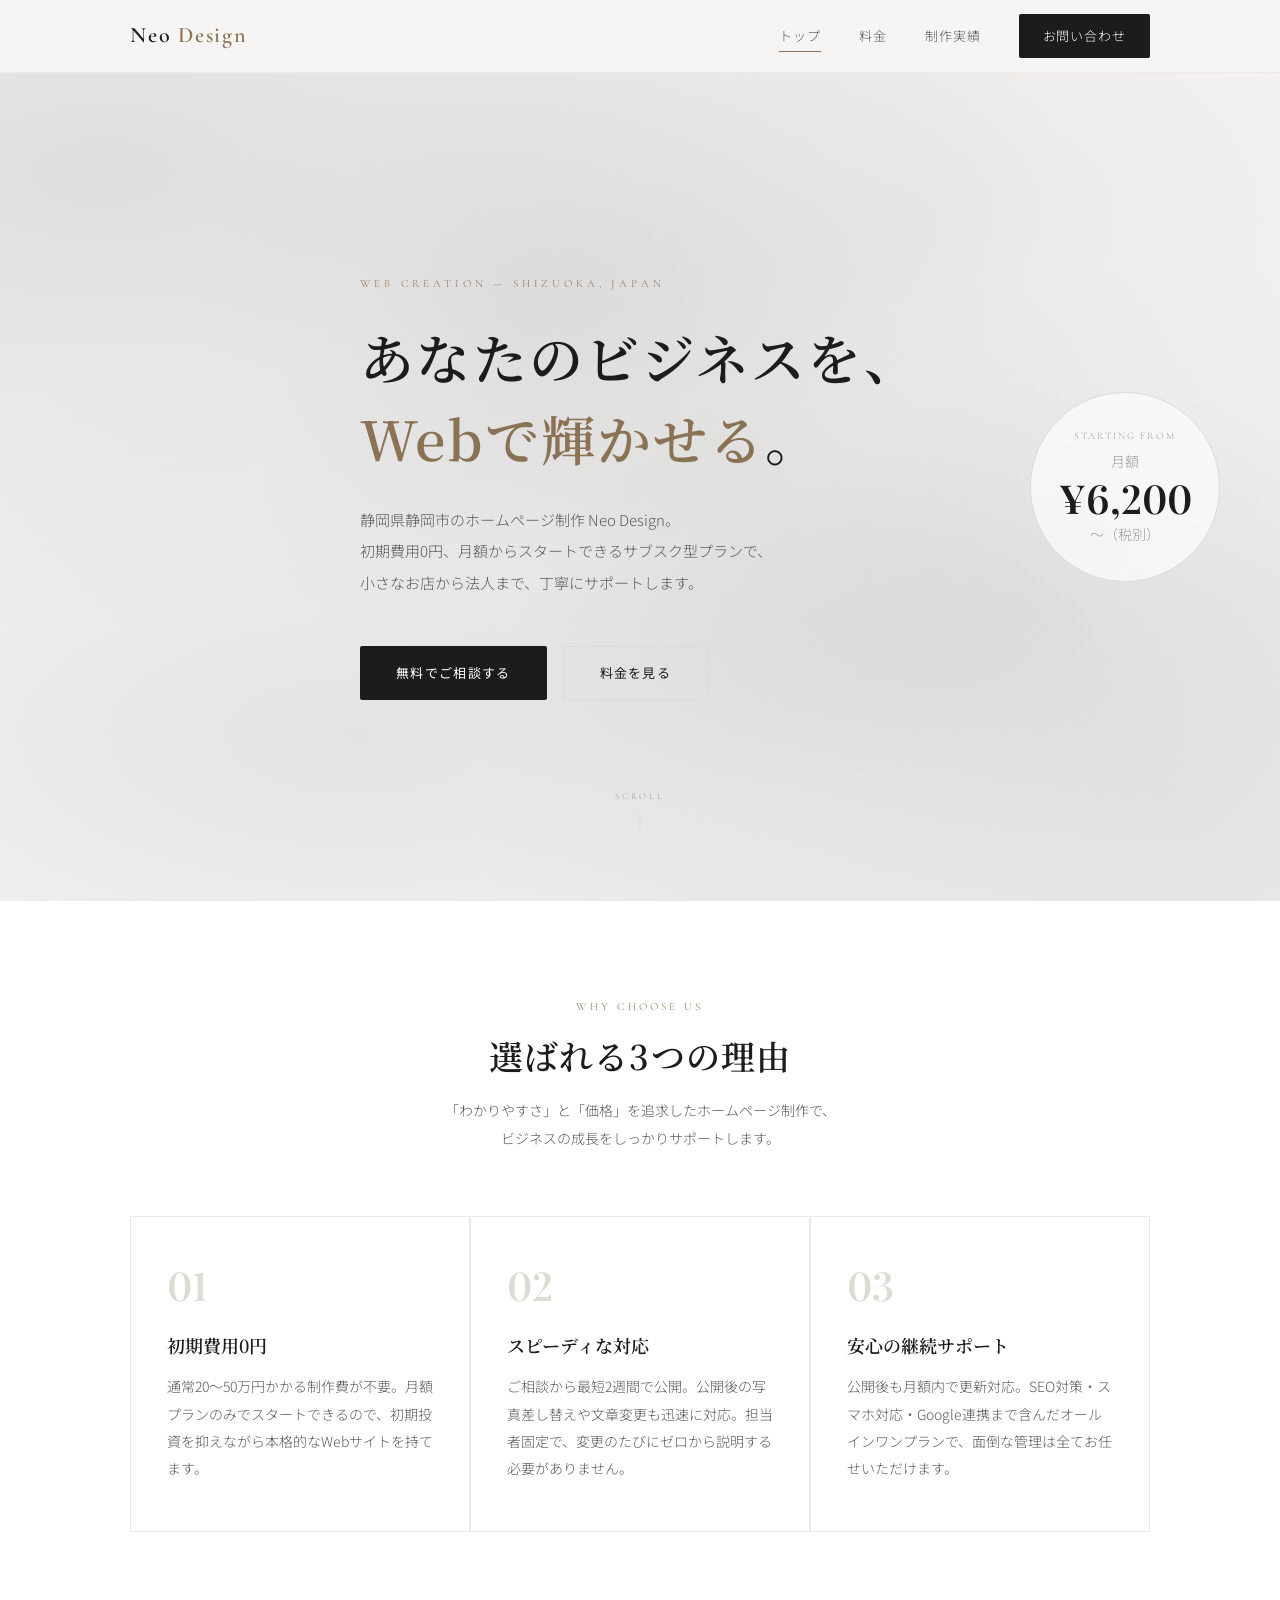
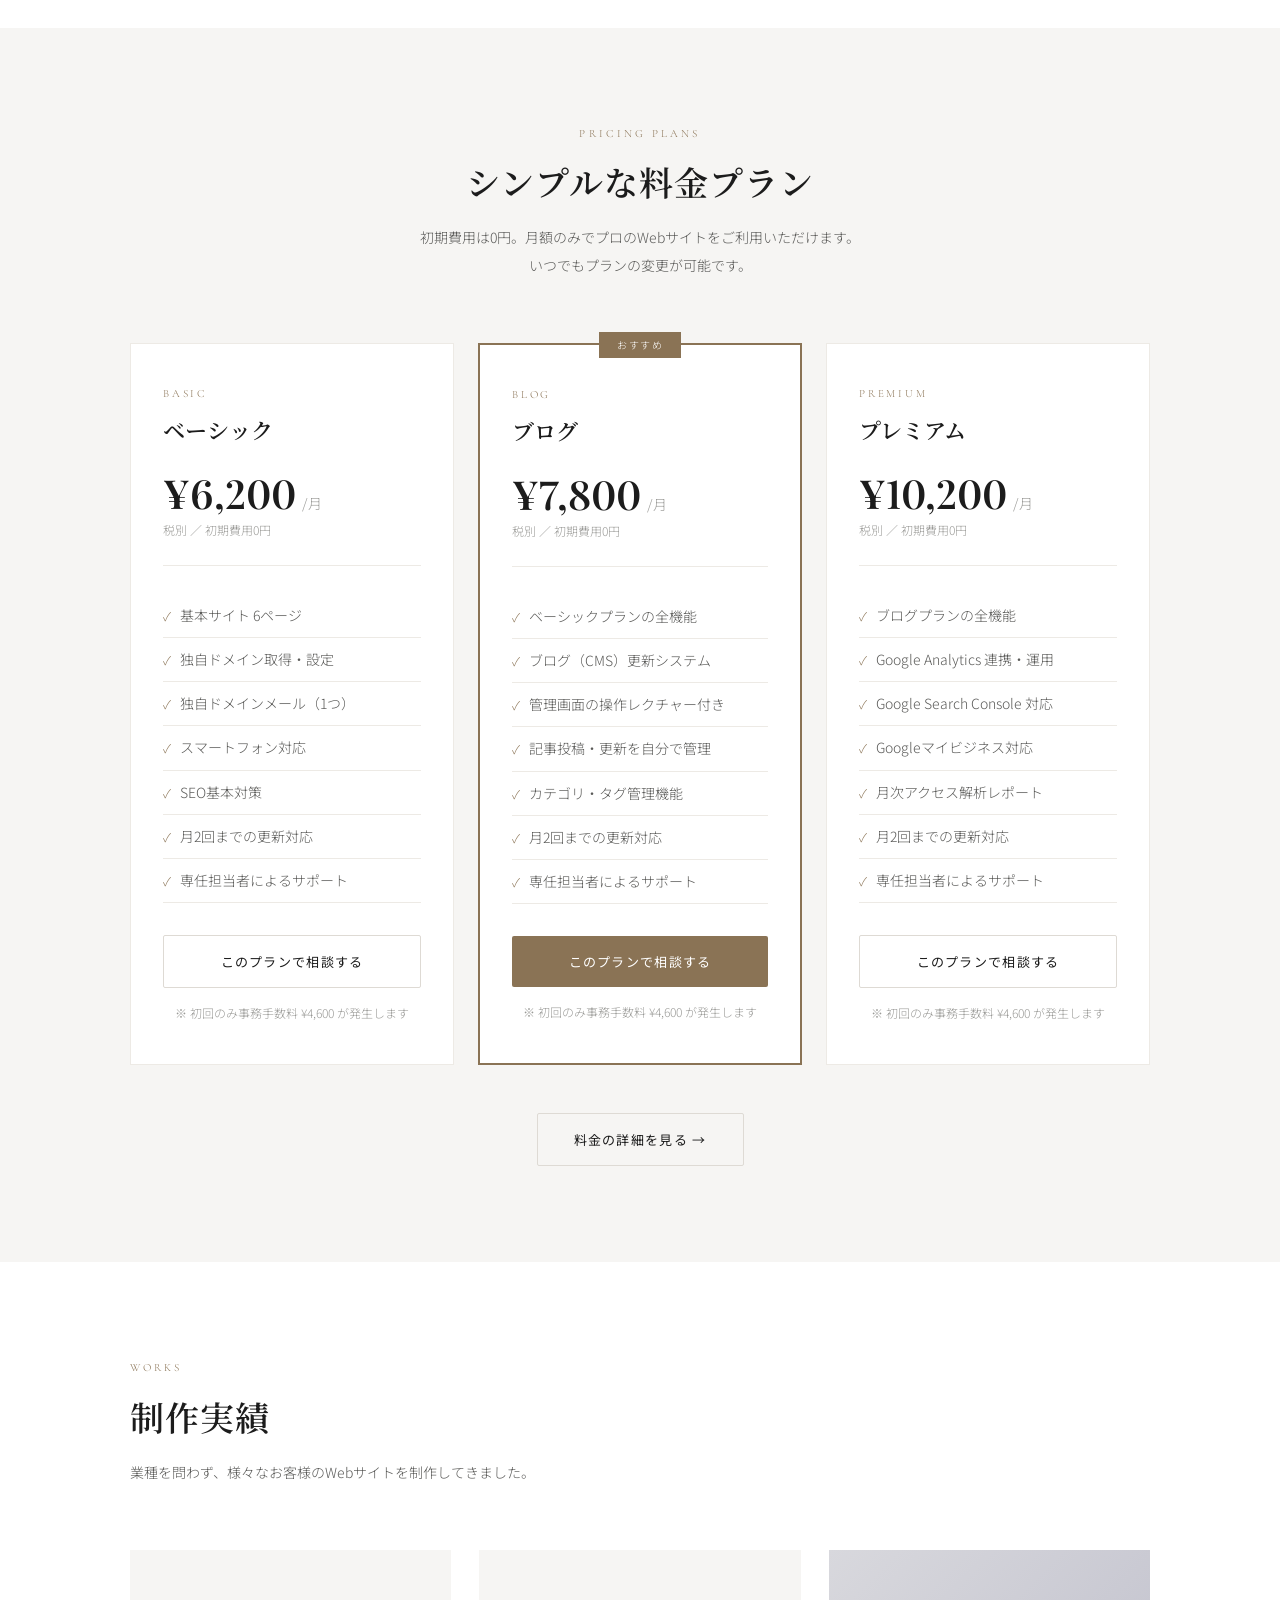
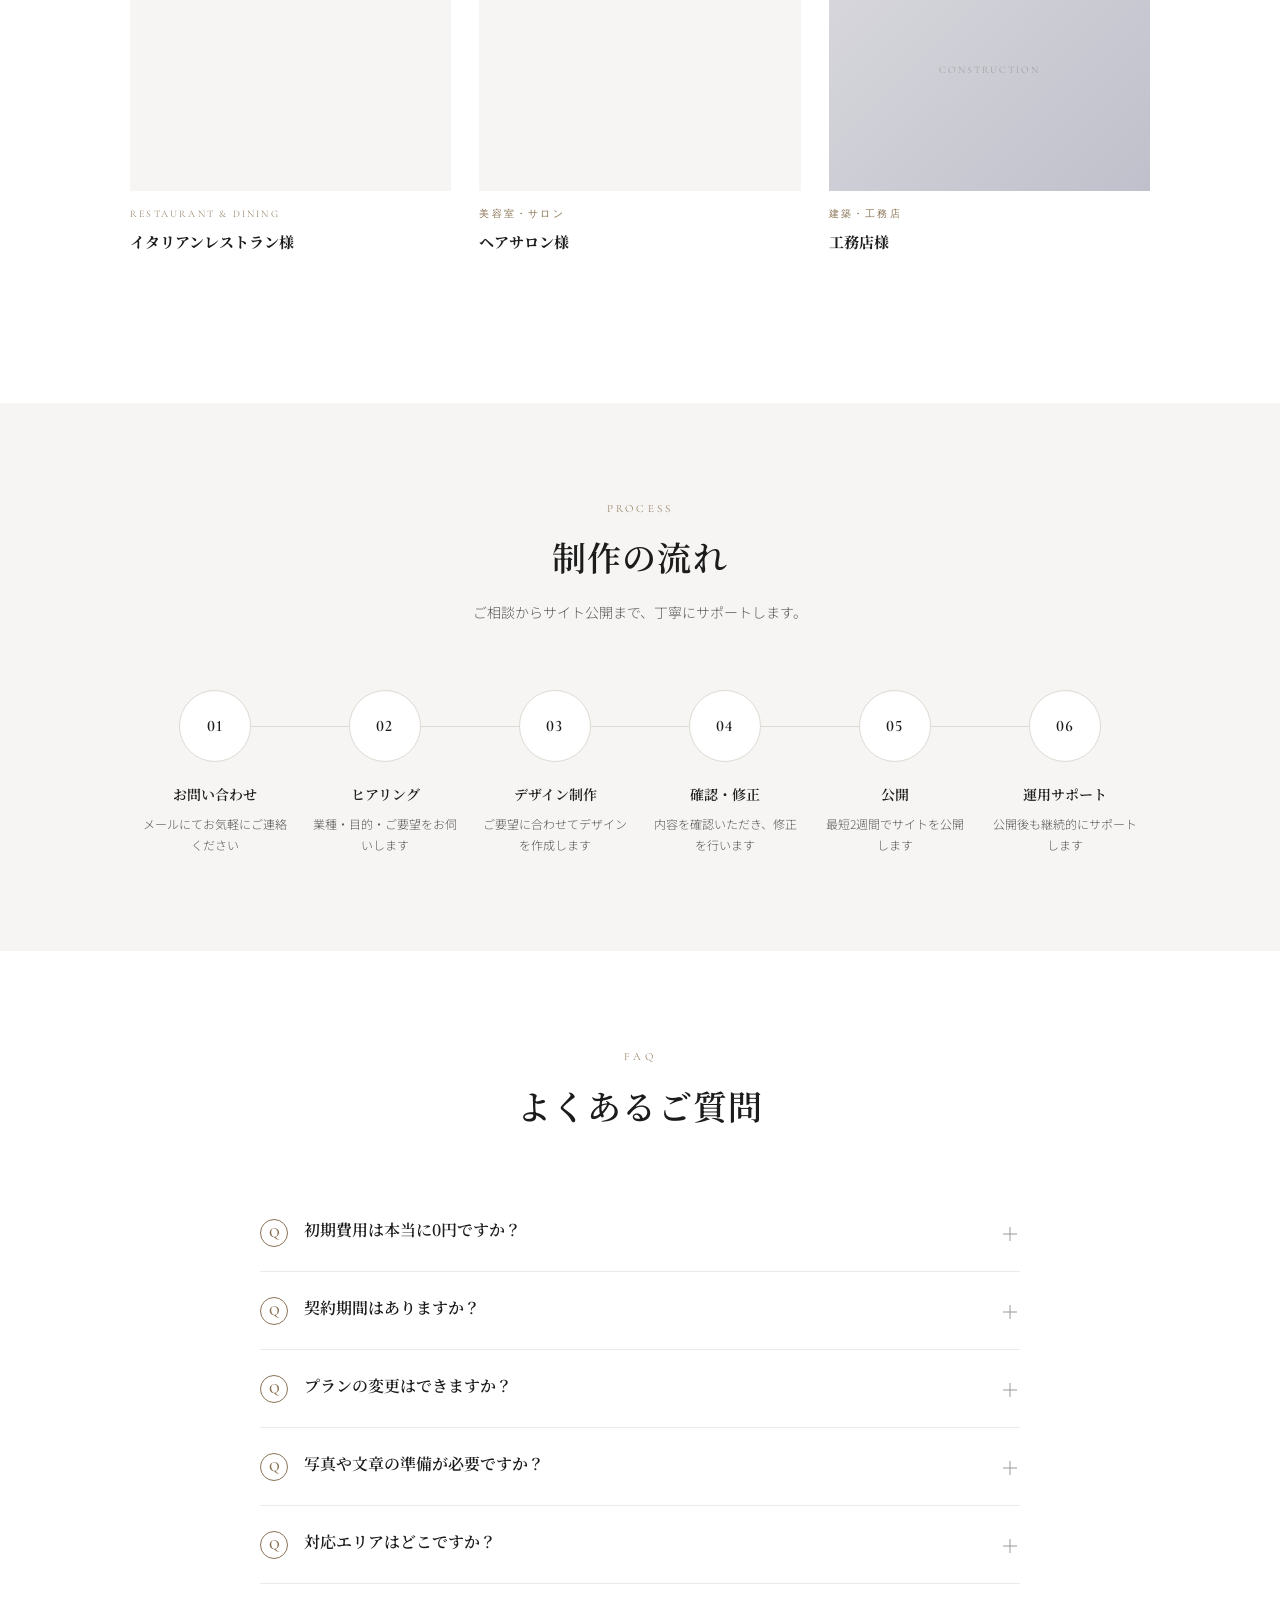
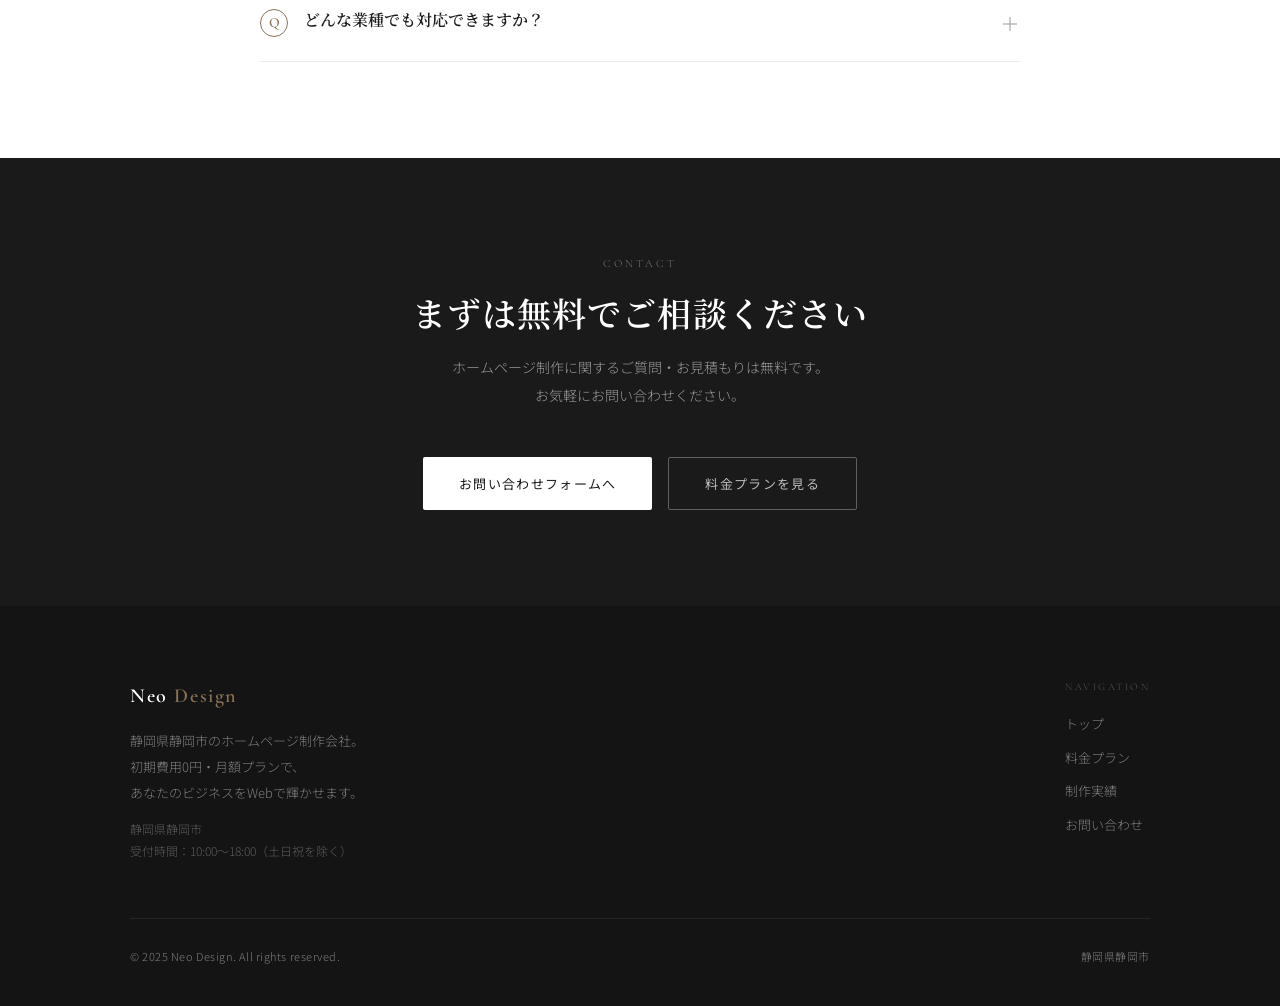
==== commit 565be846: "Embed fuji-journey site in restaurant card, update category label" ====
--- a/index.html
+++ b/index.html
@@ -204,12 +204,10 @@
     <div class="works-grid">
       <div class="work-item">
         <div class="work-thumb">
-          <div class="work-thumb-placeholder ph-1">
-            <span class="work-thumb-label">Restaurant</span>
-          </div>
+          <iframe src="https://fuji-journey.vercel.app/" class="work-thumb-iframe" scrolling="no" loading="lazy"></iframe>
         </div>
         <div class="work-info">
-          <p class="work-cat">飲食店</p>
+          <p class="work-cat">Restaurant &amp; Dining</p>
           <h3 class="work-title">イタリアンレストラン様</h3>
         </div>
       </div>
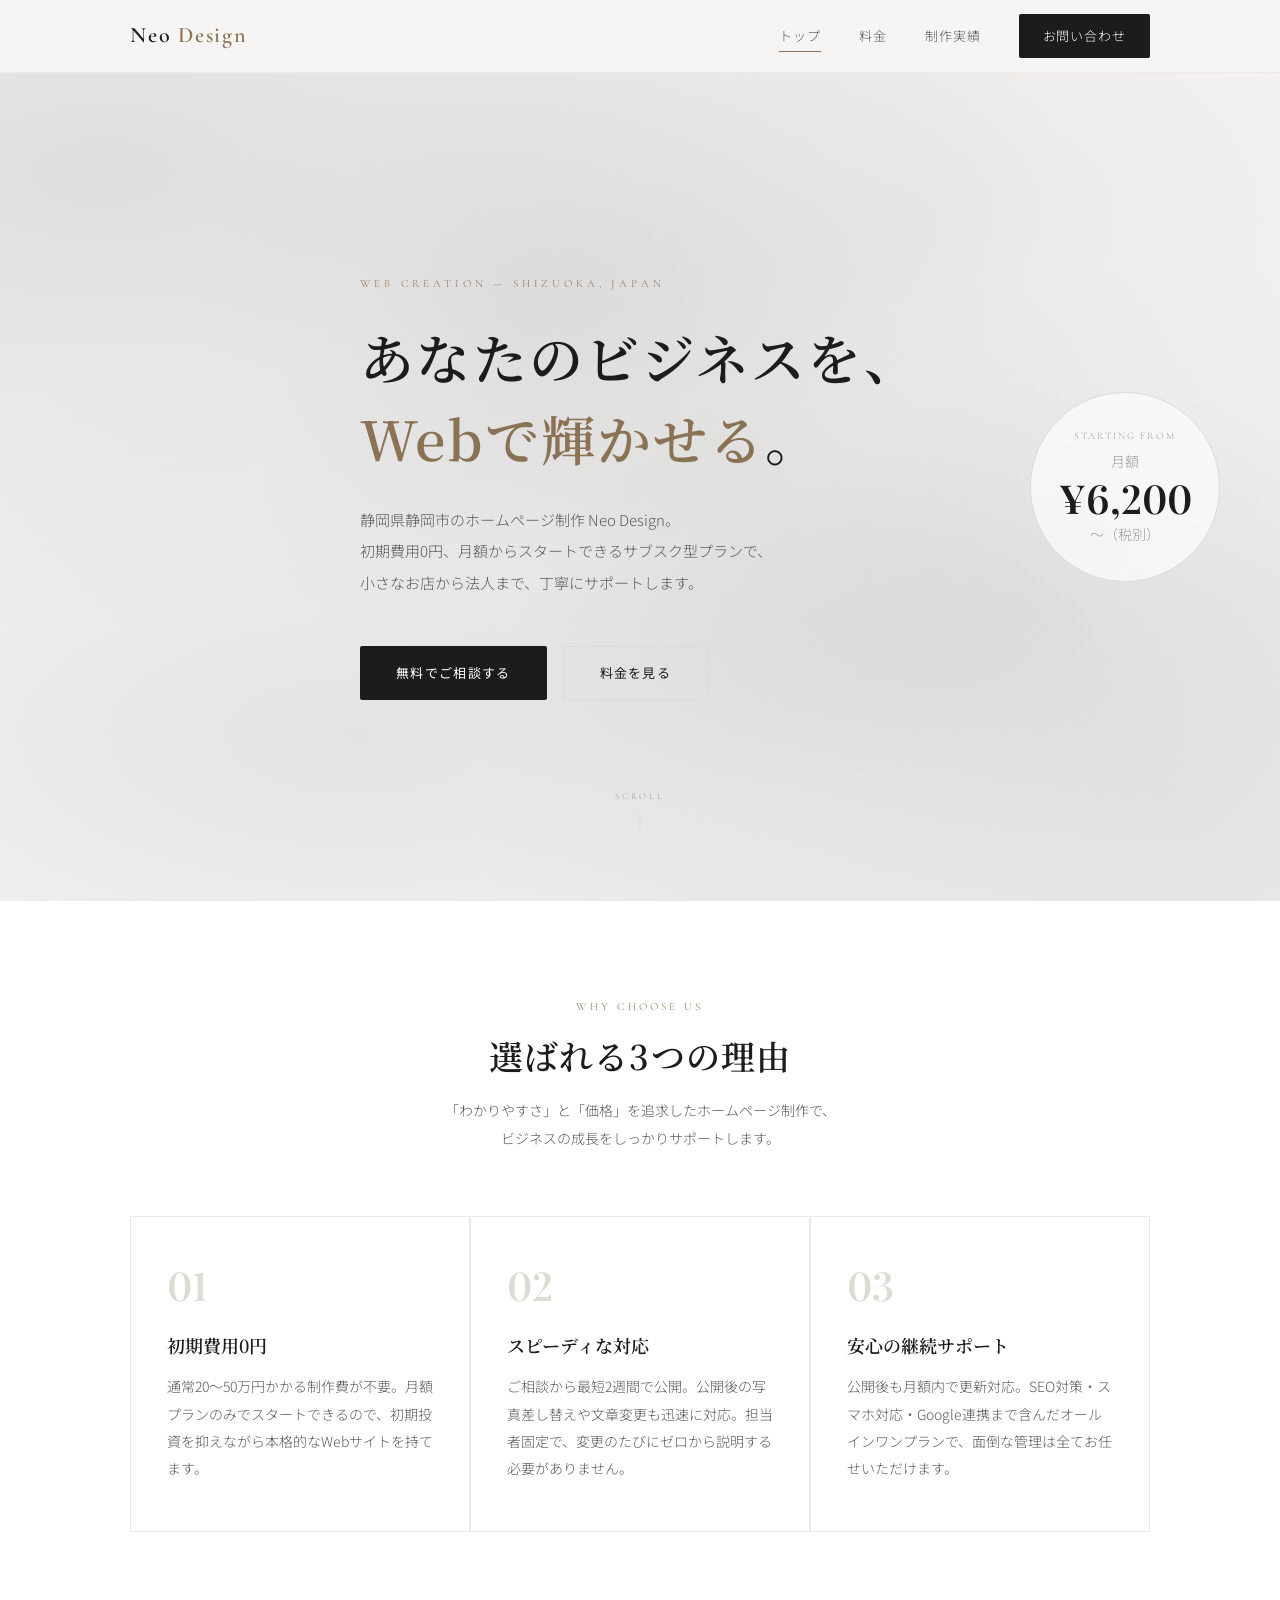
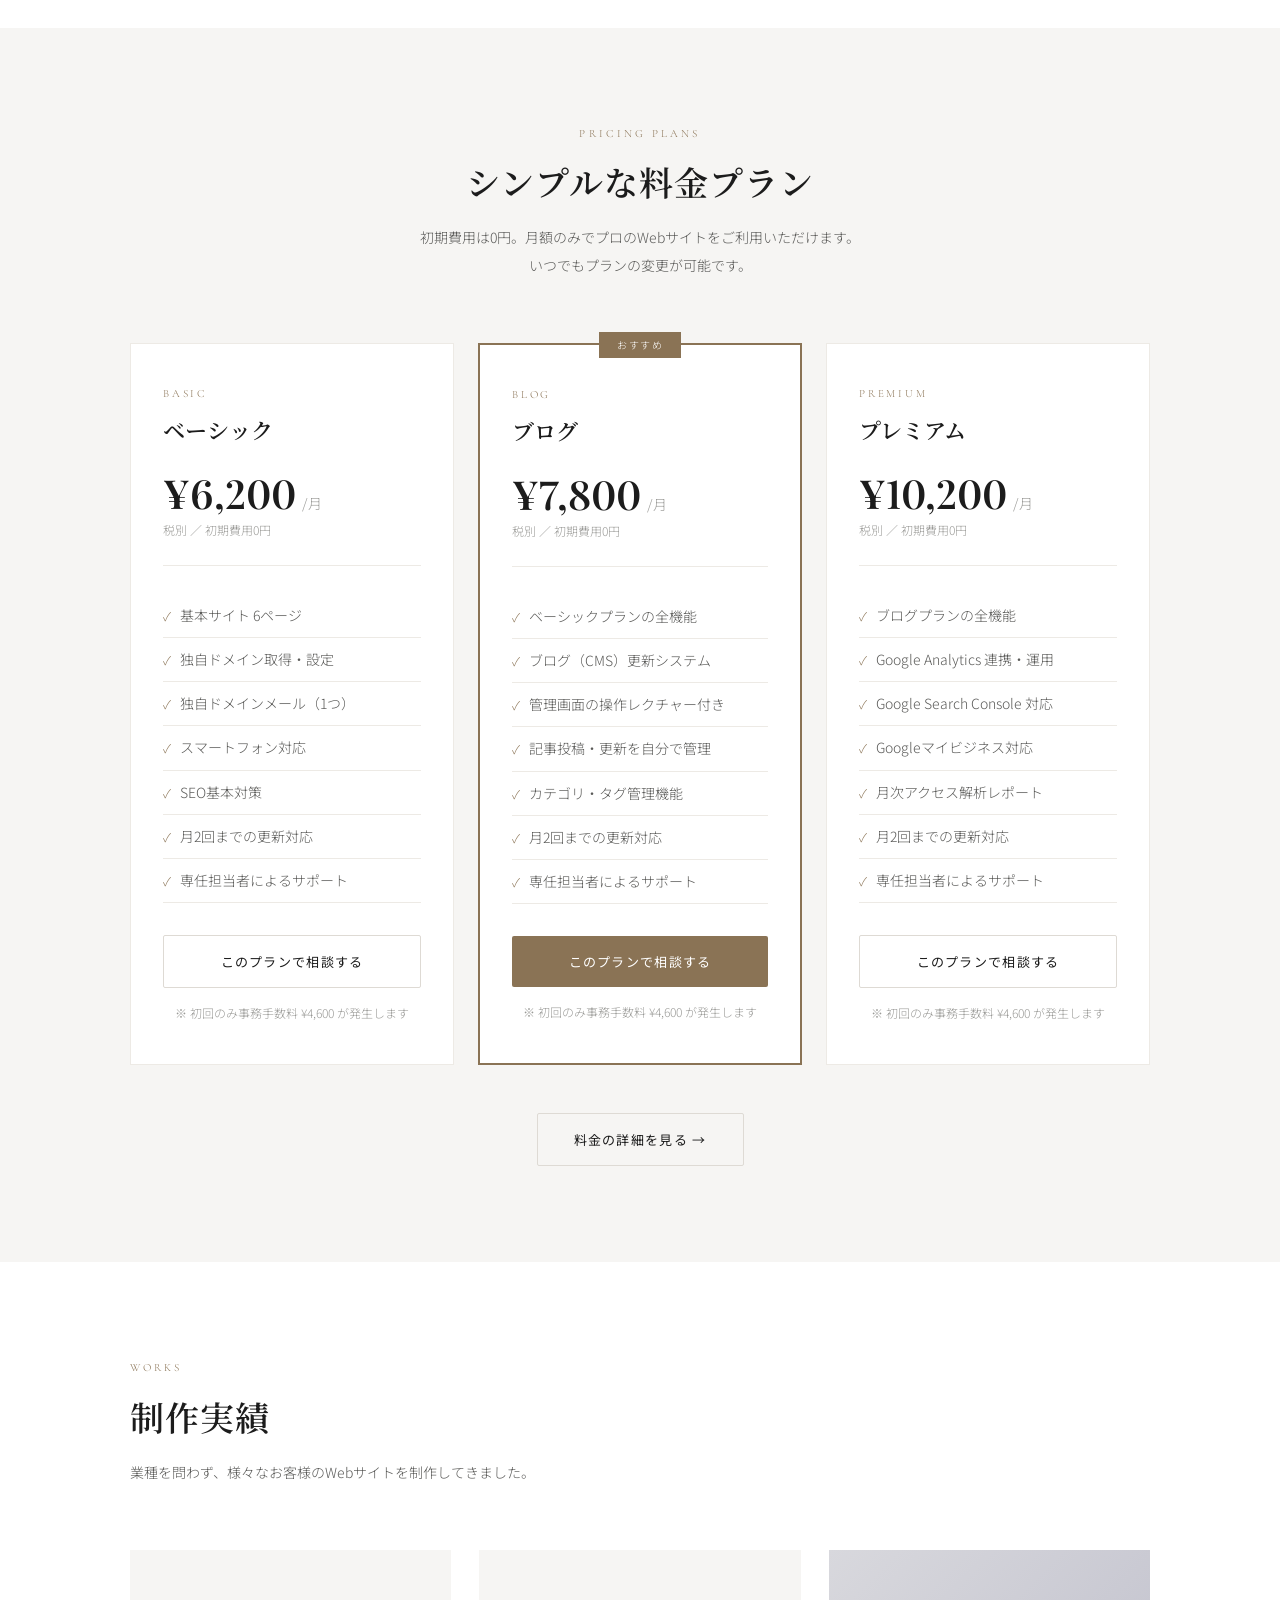
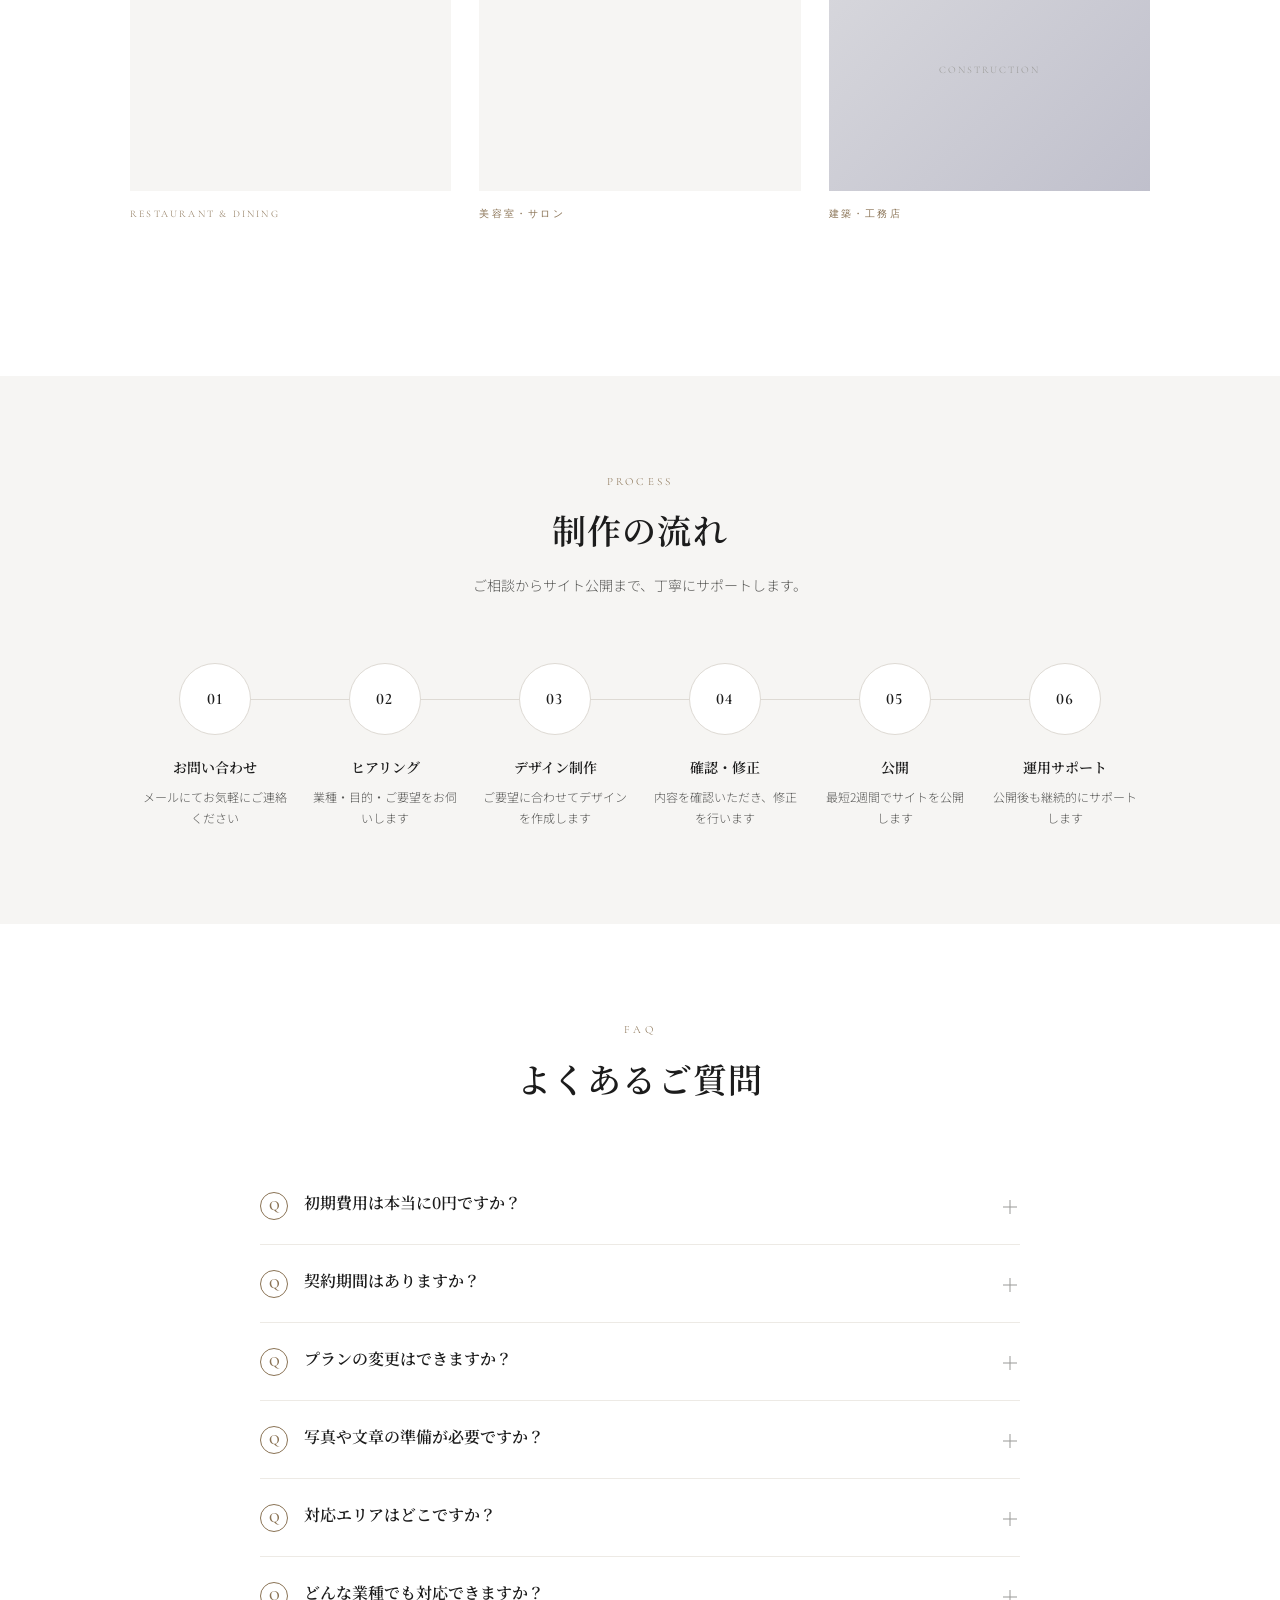
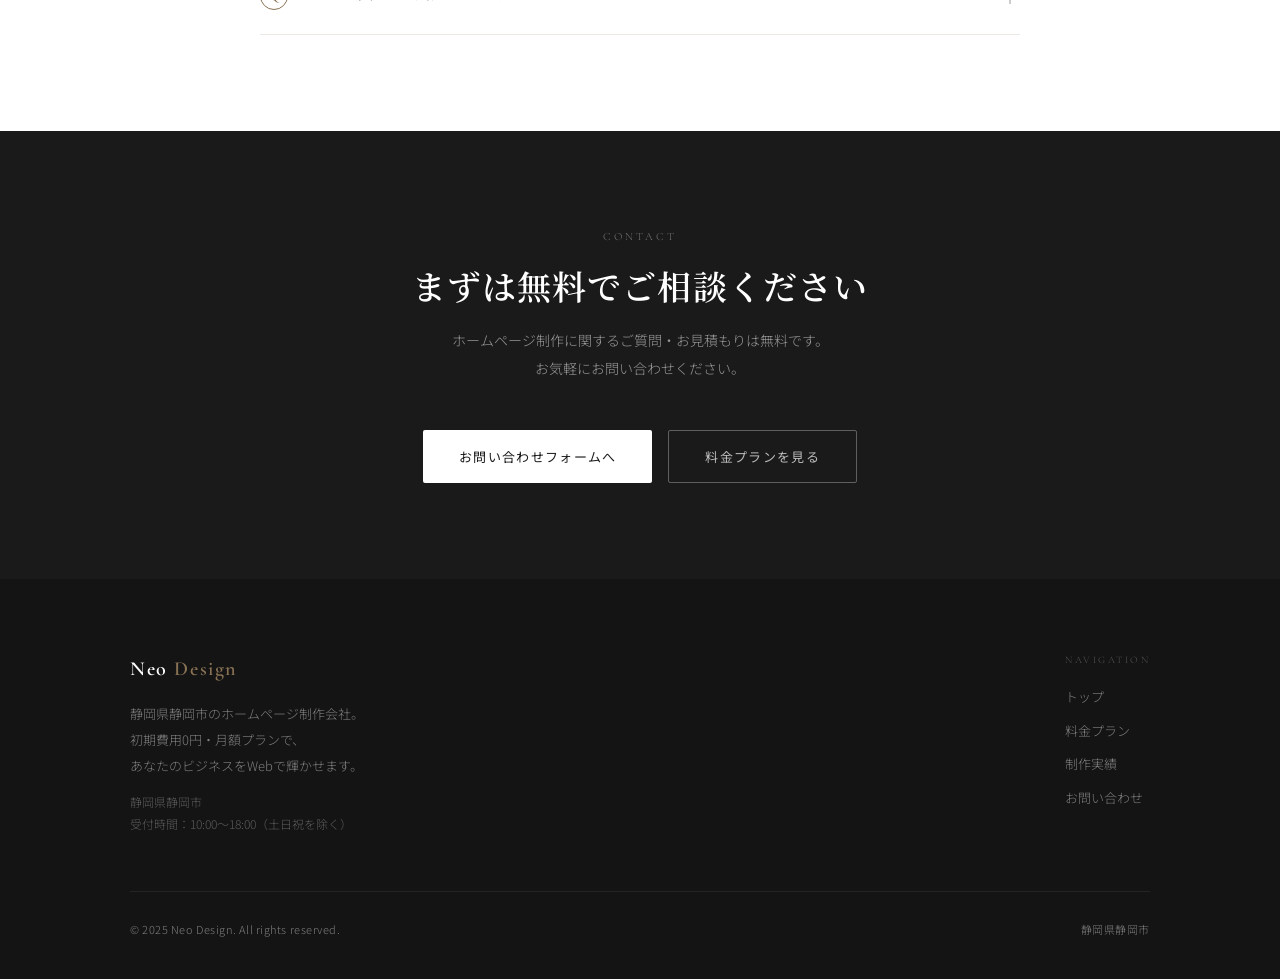
==== commit c4478fee: "Remove work-title labels from works cards" ====
--- a/index.html
+++ b/index.html
@@ -208,7 +208,6 @@
         </div>
         <div class="work-info">
           <p class="work-cat">Restaurant &amp; Dining</p>
-          <h3 class="work-title">イタリアンレストラン様</h3>
         </div>
       </div>
       <div class="work-item">
@@ -217,7 +216,6 @@
         </div>
         <div class="work-info">
           <p class="work-cat">美容室・サロン</p>
-          <h3 class="work-title">ヘアサロン様</h3>
         </div>
       </div>
       <div class="work-item">
@@ -228,7 +226,6 @@
         </div>
         <div class="work-info">
           <p class="work-cat">建築・工務店</p>
-          <h3 class="work-title">工務店様</h3>
         </div>
       </div>
     </div>
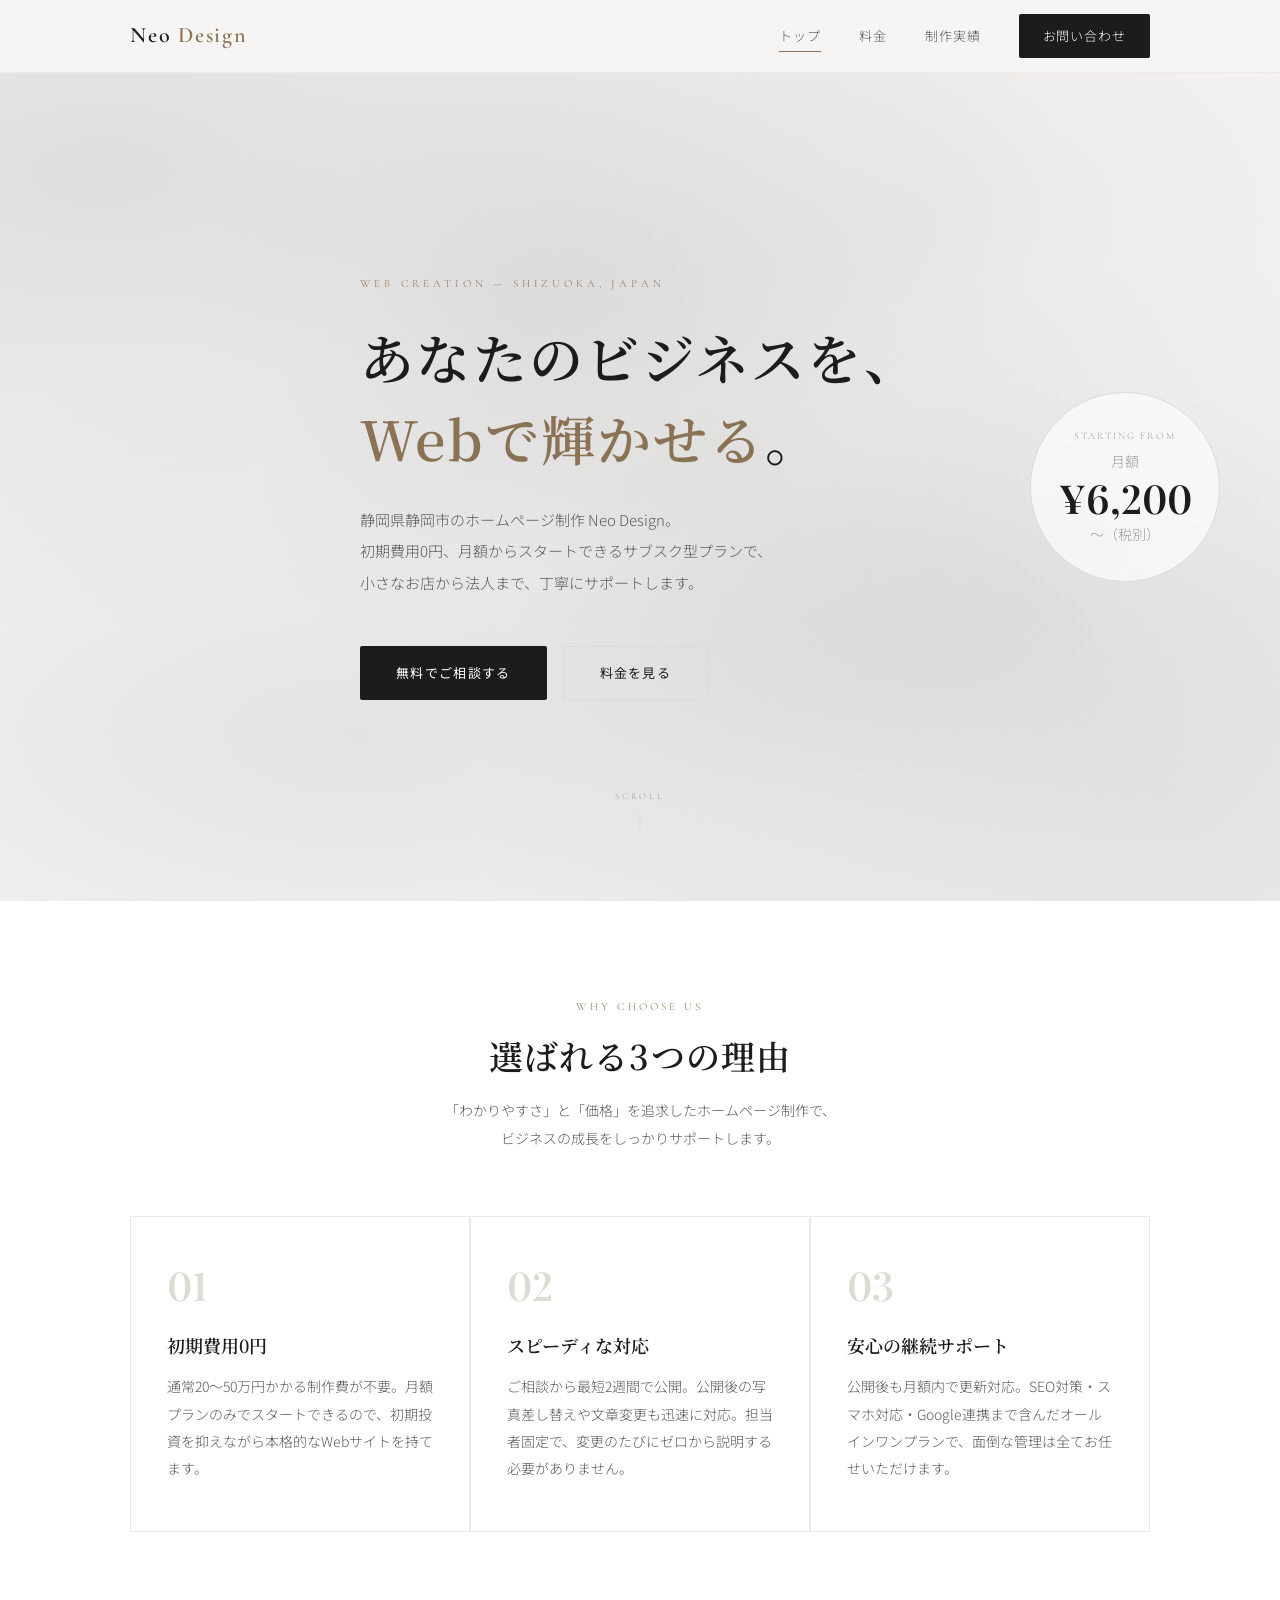
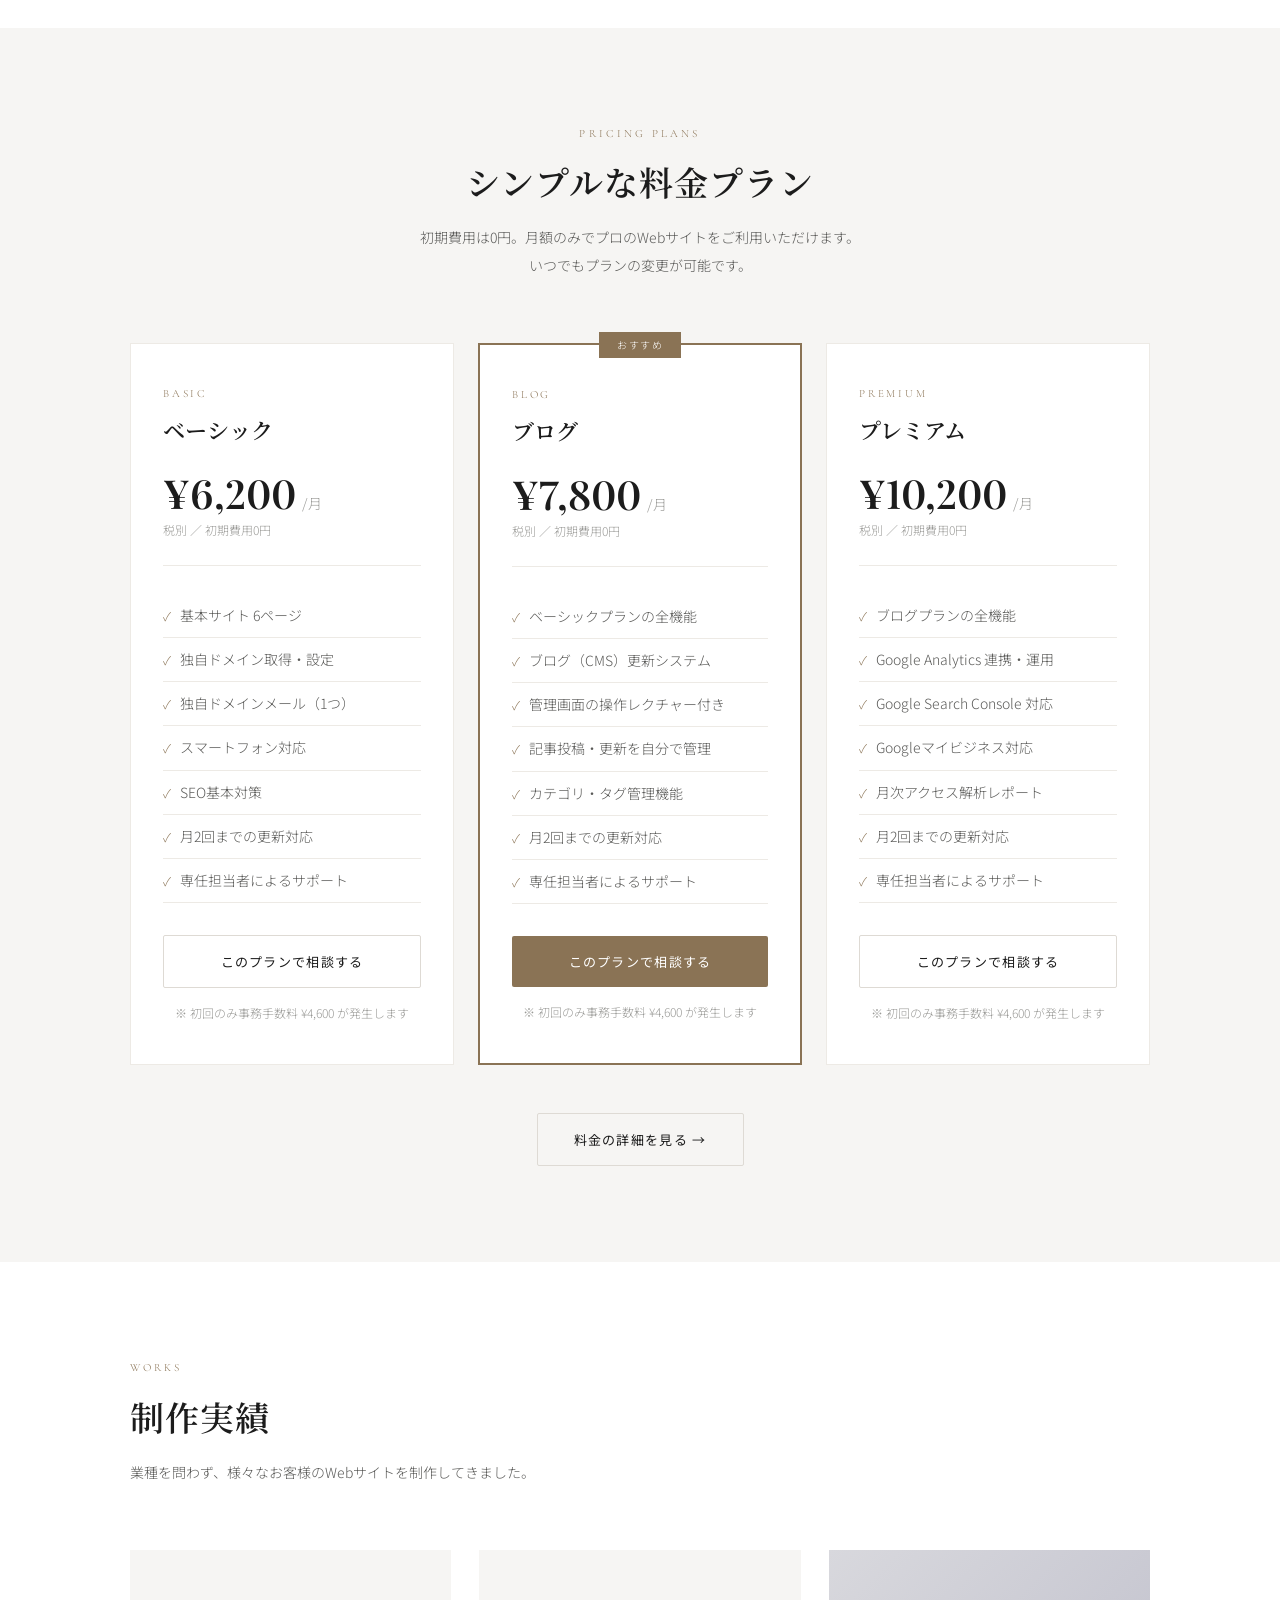
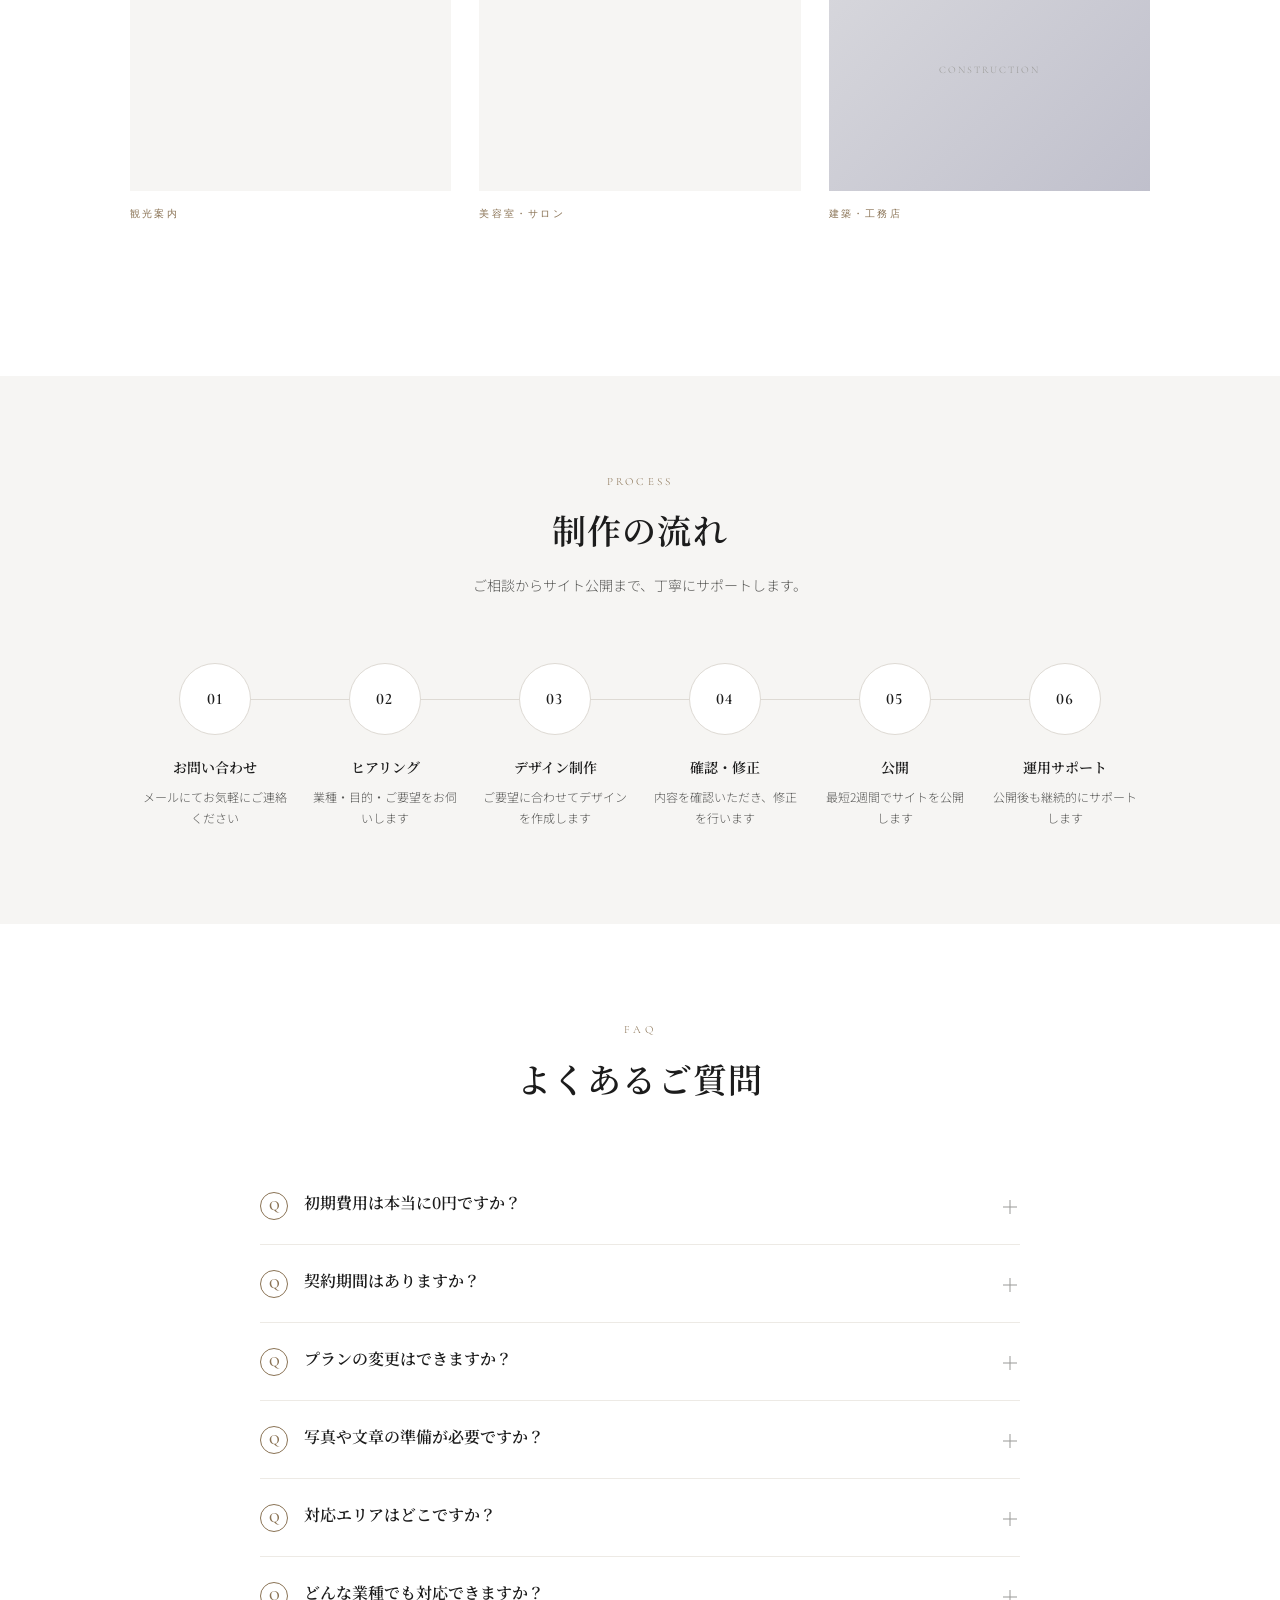
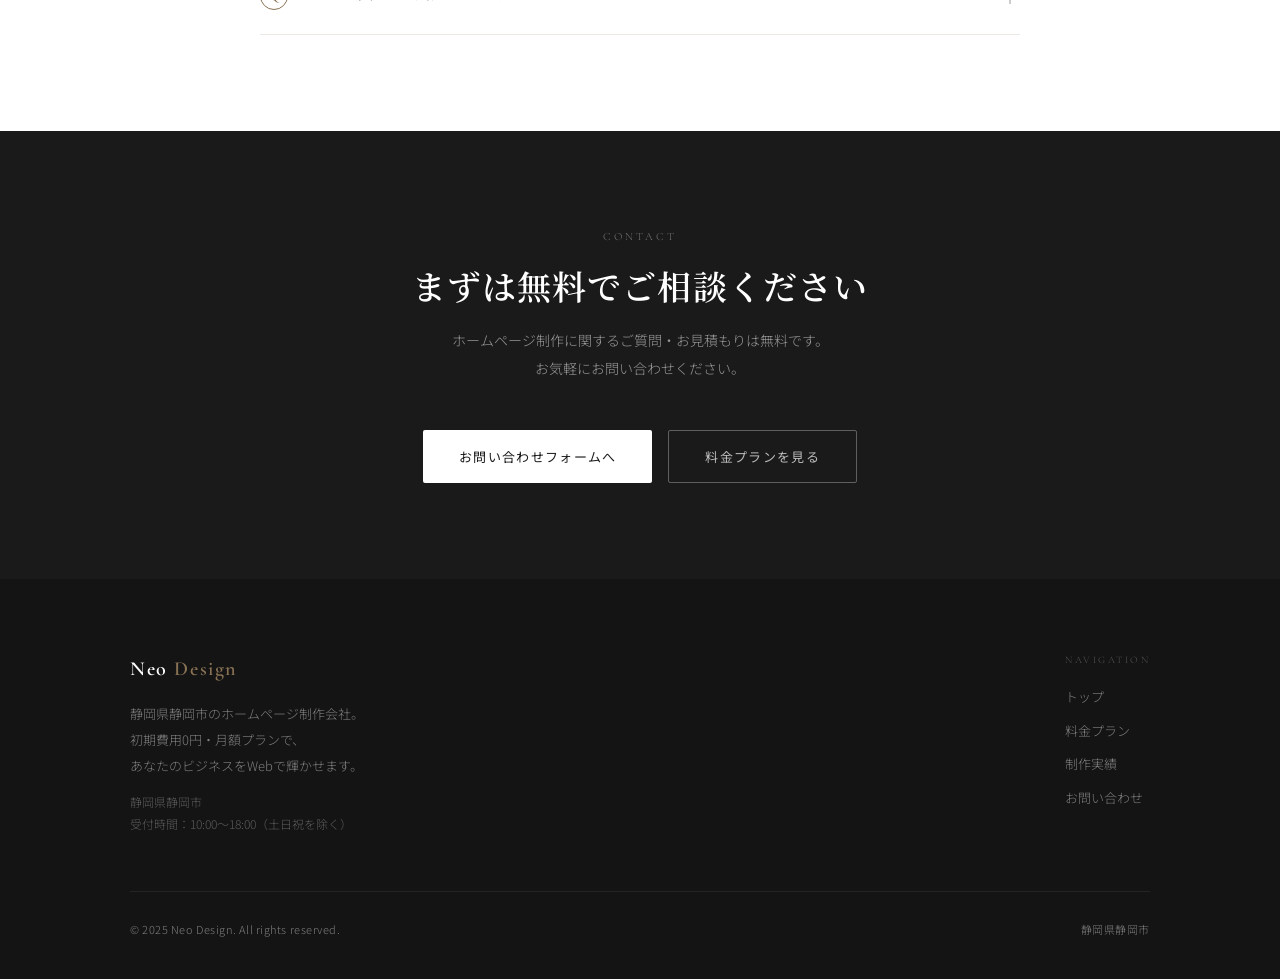
==== commit c43535ca: "Change restaurant card category to 観光案内" ====
--- a/index.html
+++ b/index.html
@@ -207,7 +207,7 @@
           <iframe src="https://fuji-journey.vercel.app/" class="work-thumb-iframe" scrolling="no" loading="lazy"></iframe>
         </div>
         <div class="work-info">
-          <p class="work-cat">Restaurant &amp; Dining</p>
+          <p class="work-cat">観光案内</p>
         </div>
       </div>
       <div class="work-item">
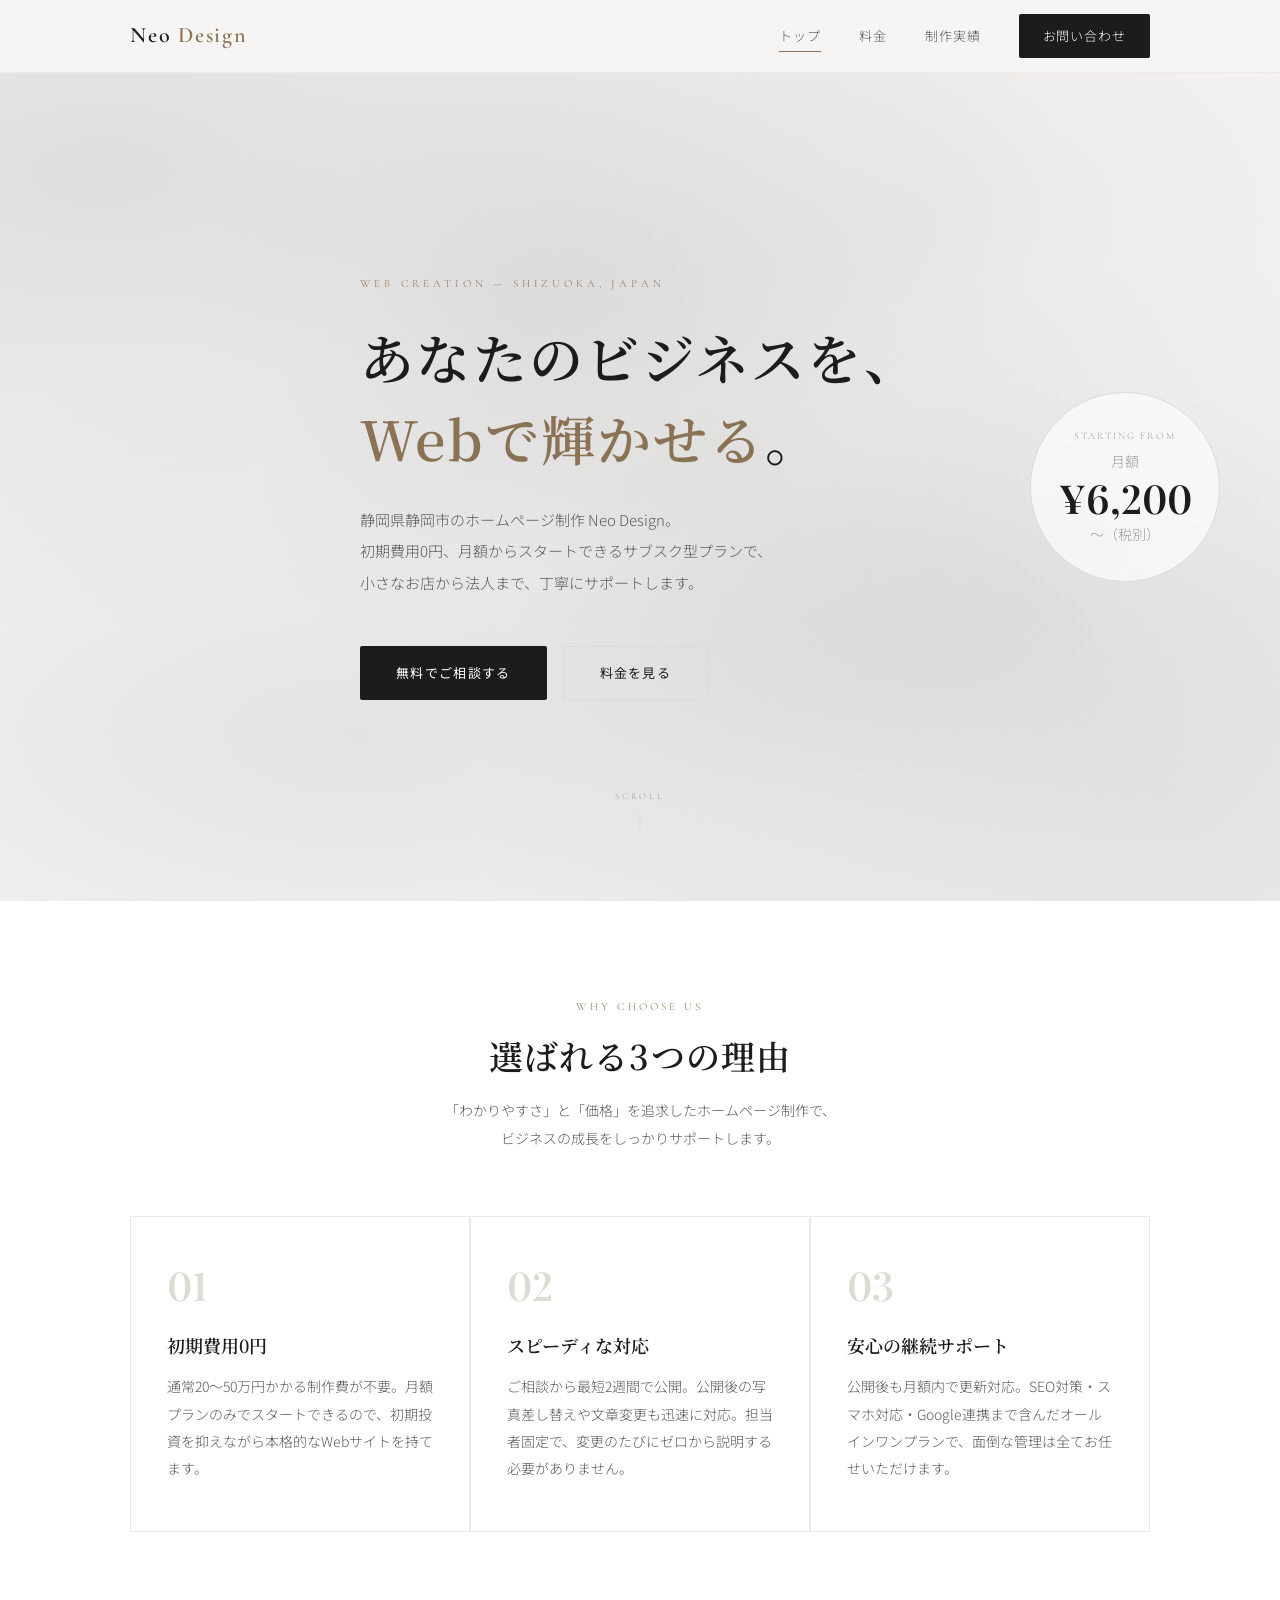
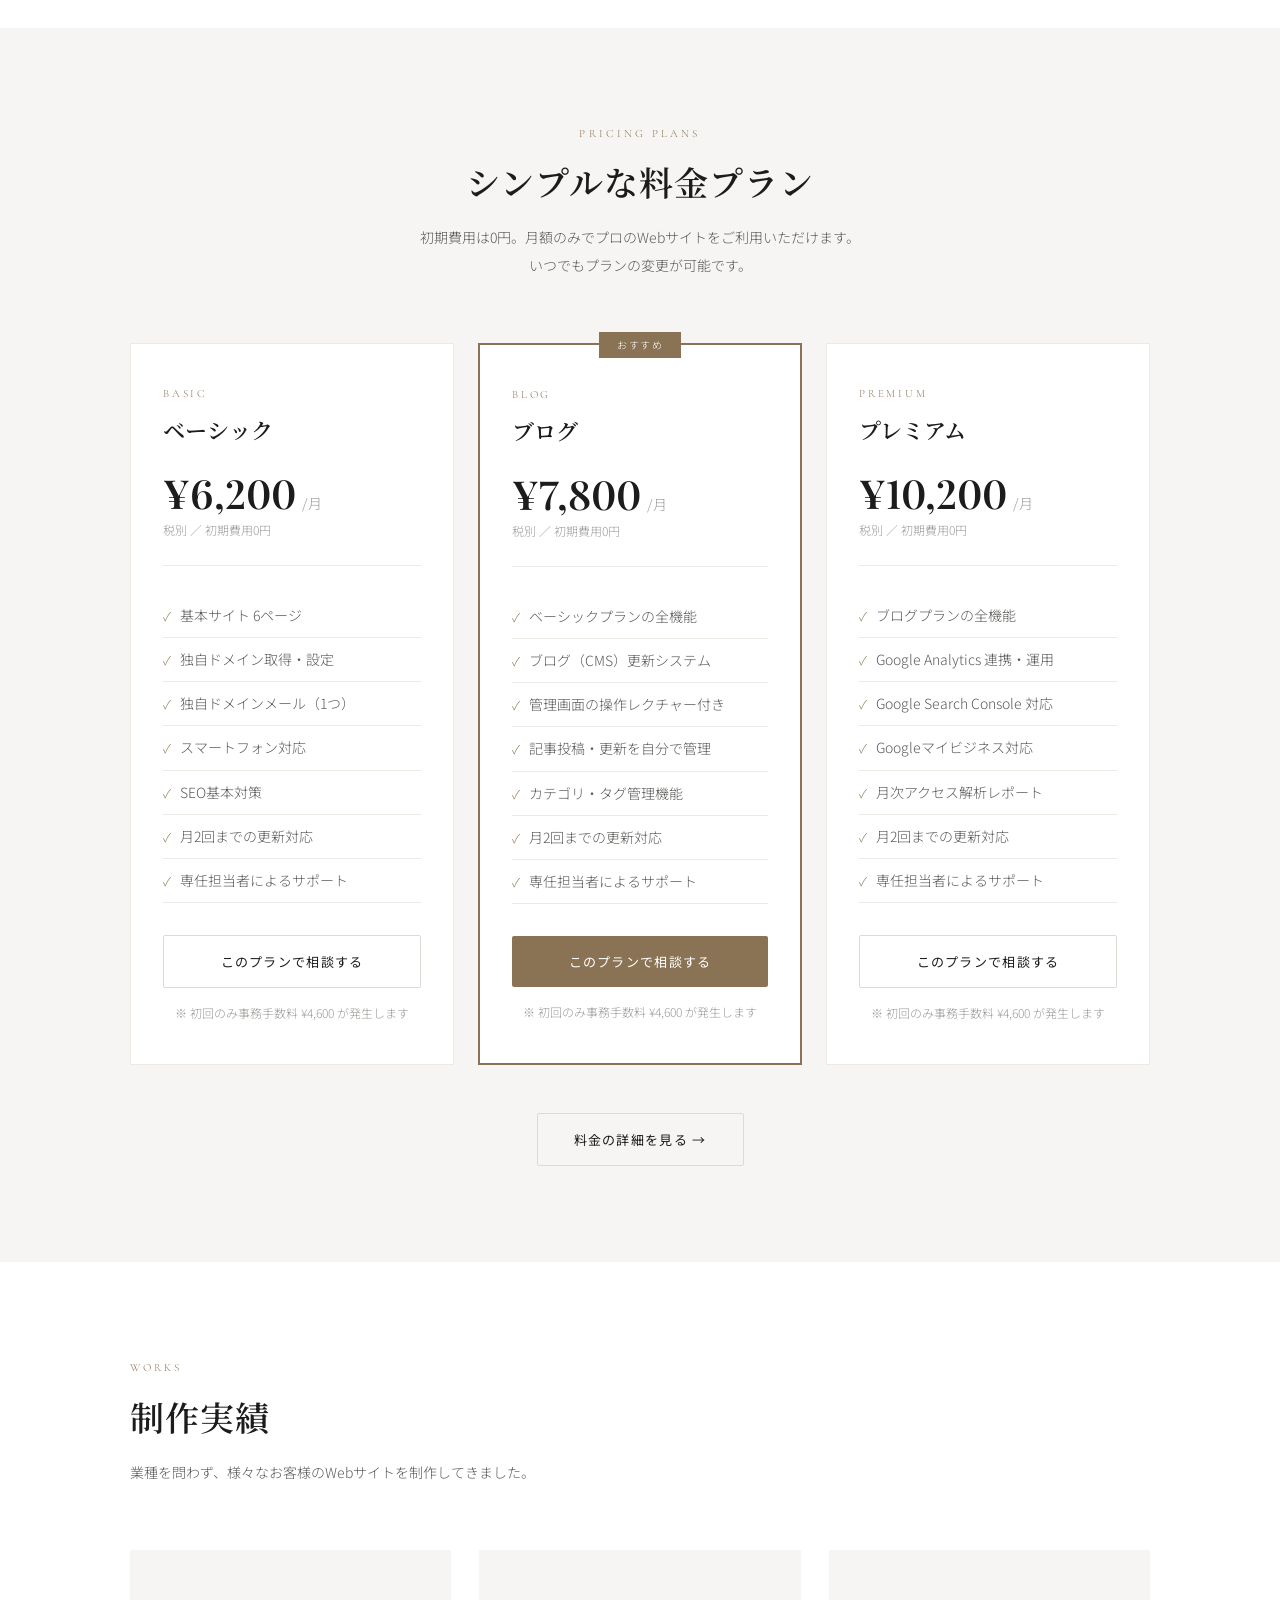
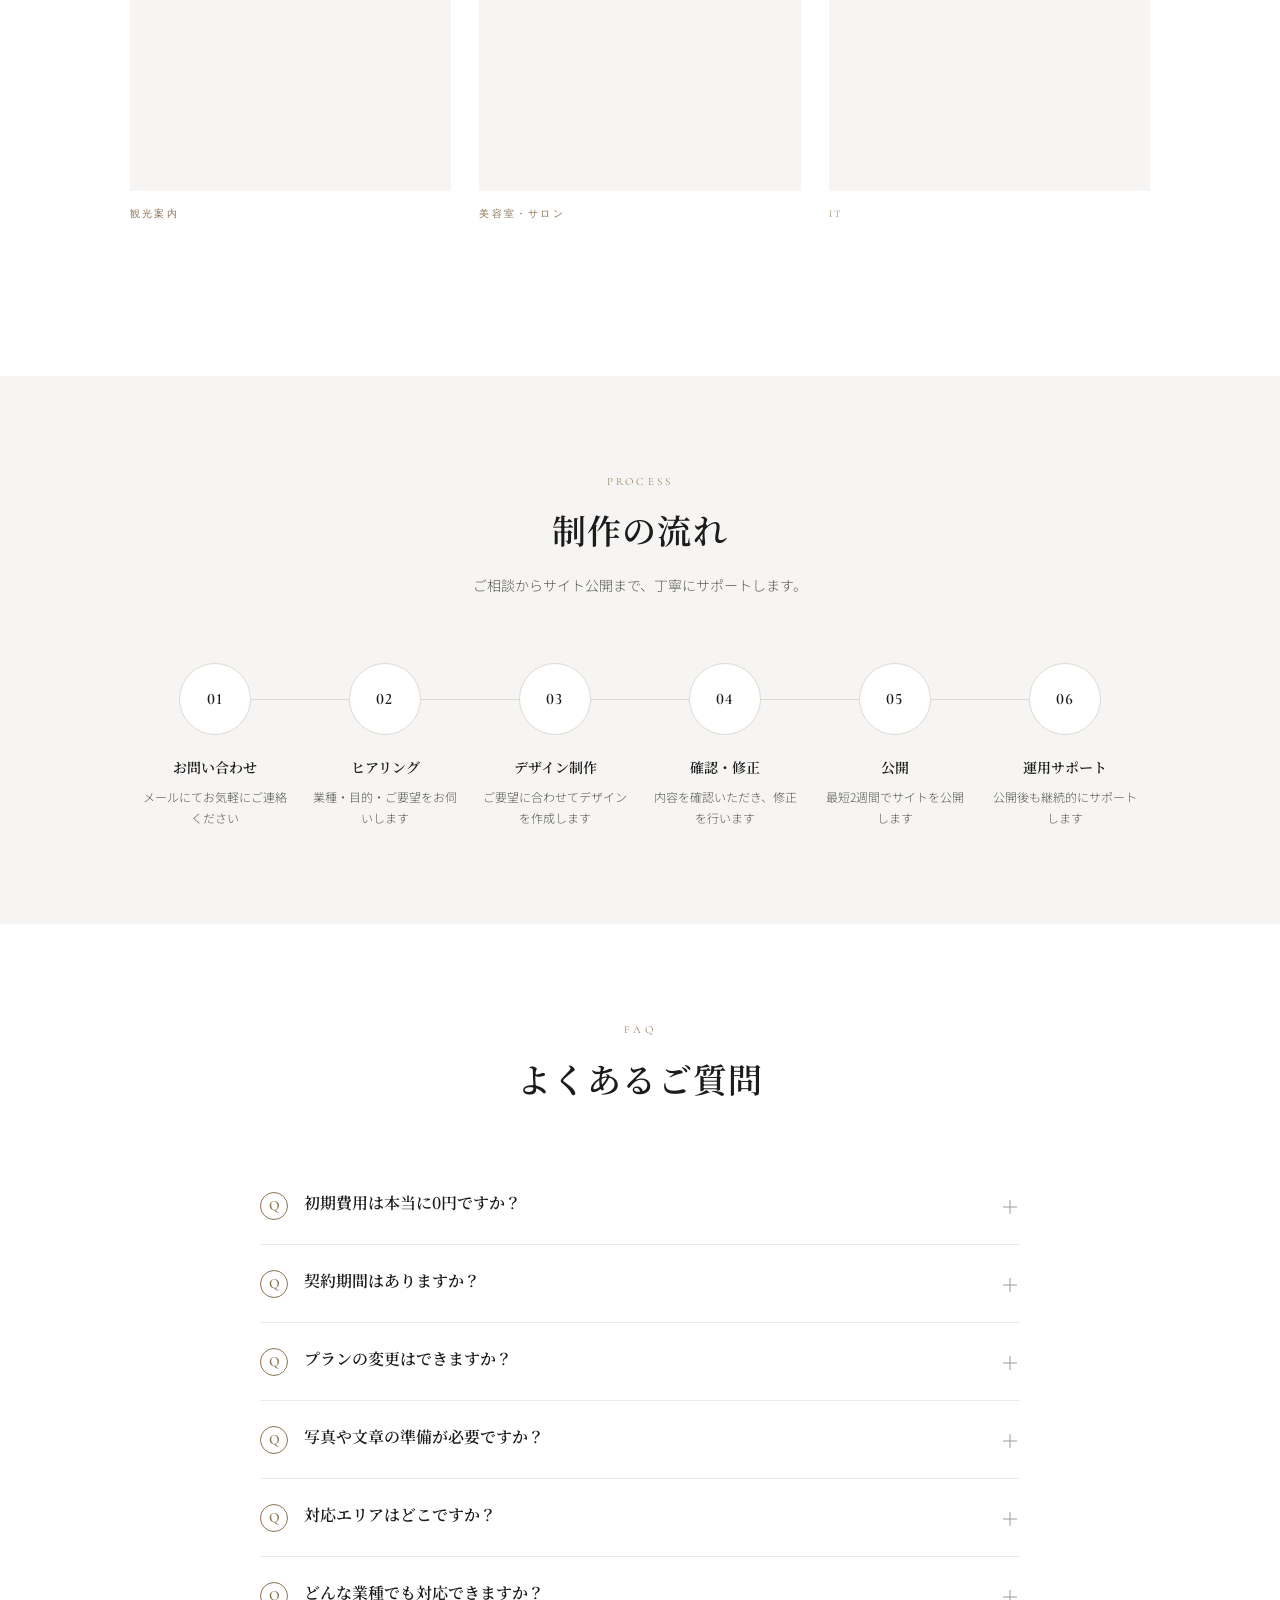
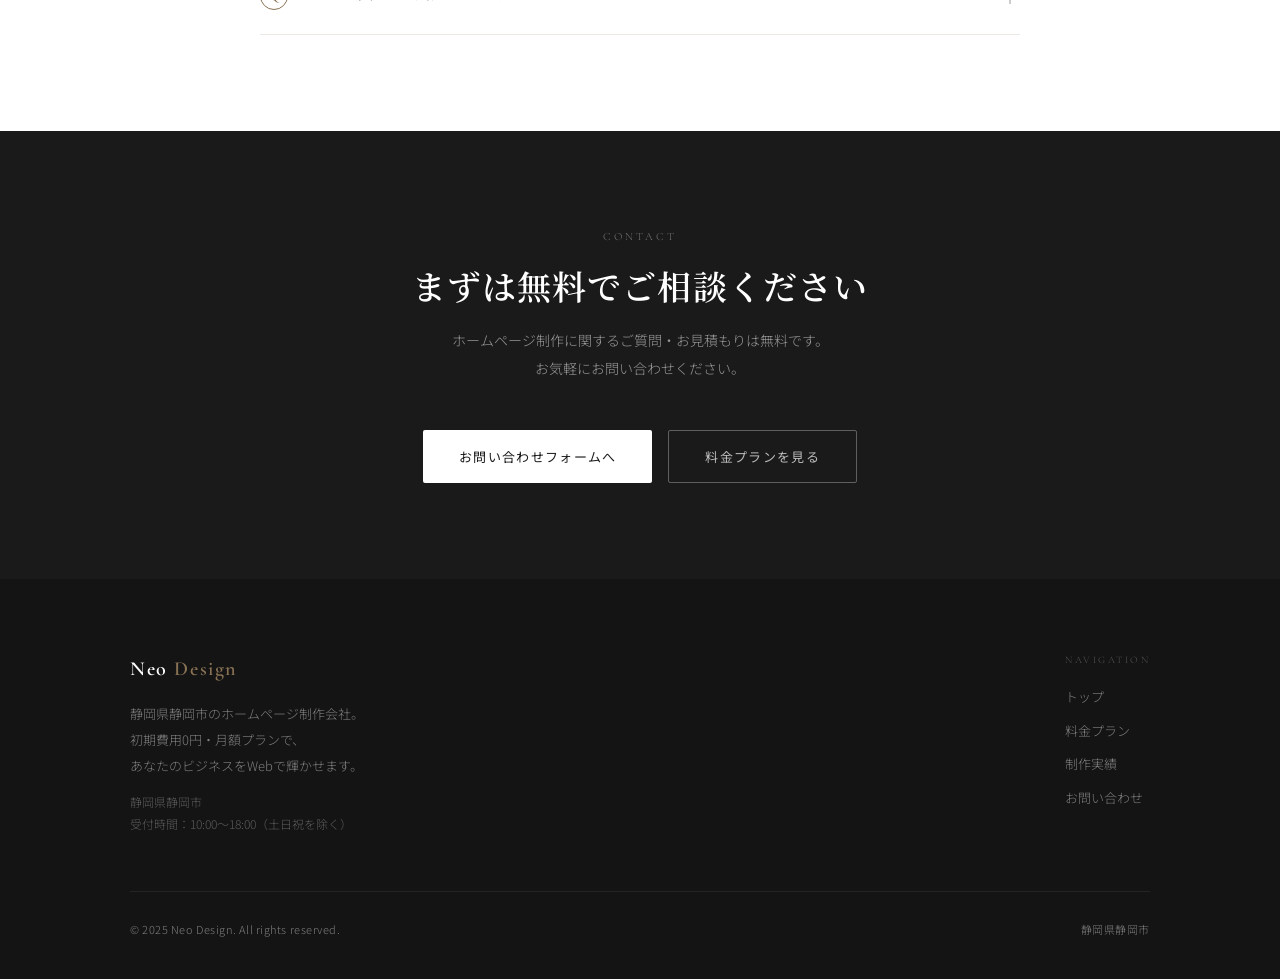
==== commit 6faca6fa: "Embed nexta-website in construction card, change category to IT" ====
--- a/index.html
+++ b/index.html
@@ -220,12 +220,10 @@
       </div>
       <div class="work-item">
         <div class="work-thumb">
-          <div class="work-thumb-placeholder ph-3">
-            <span class="work-thumb-label">Construction</span>
-          </div>
+          <iframe src="https://nexta-website-eta.vercel.app/" class="work-thumb-iframe" scrolling="no" loading="lazy"></iframe>
         </div>
         <div class="work-info">
-          <p class="work-cat">建築・工務店</p>
+          <p class="work-cat">IT</p>
         </div>
       </div>
     </div>
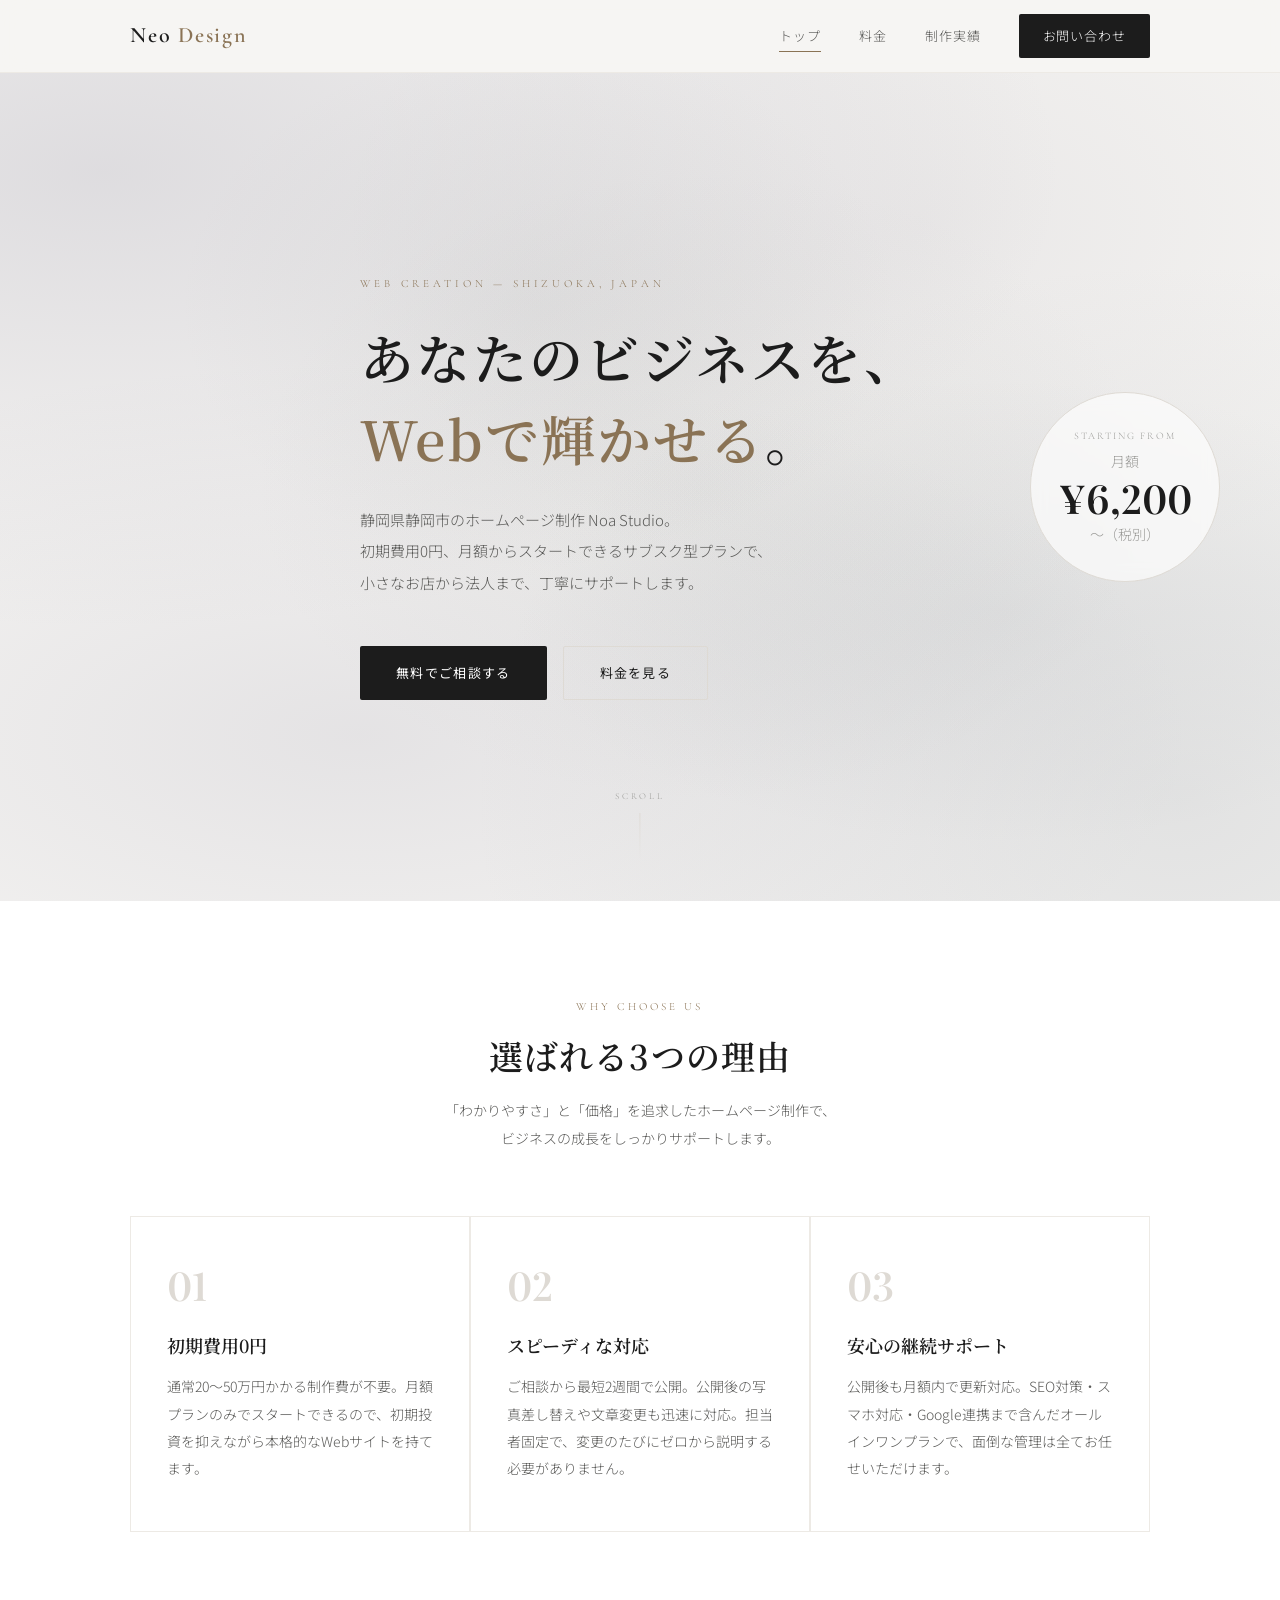
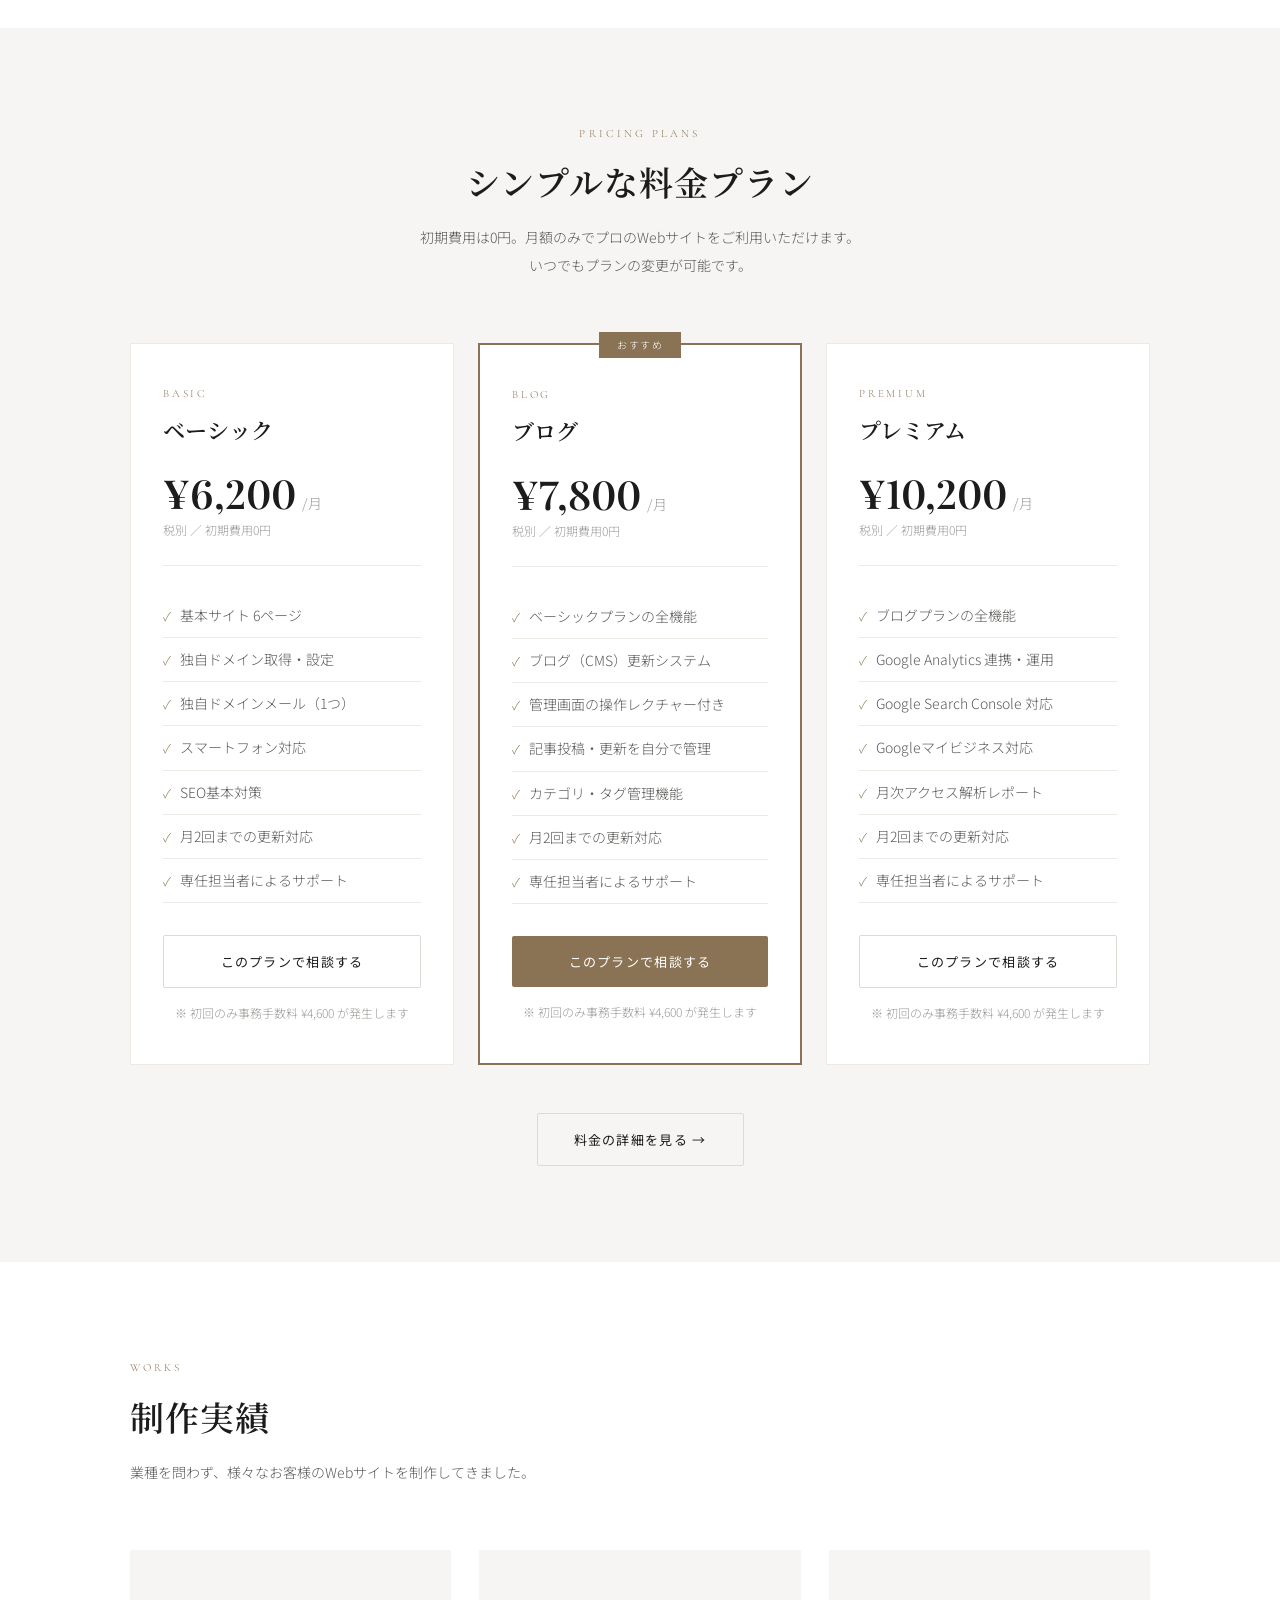
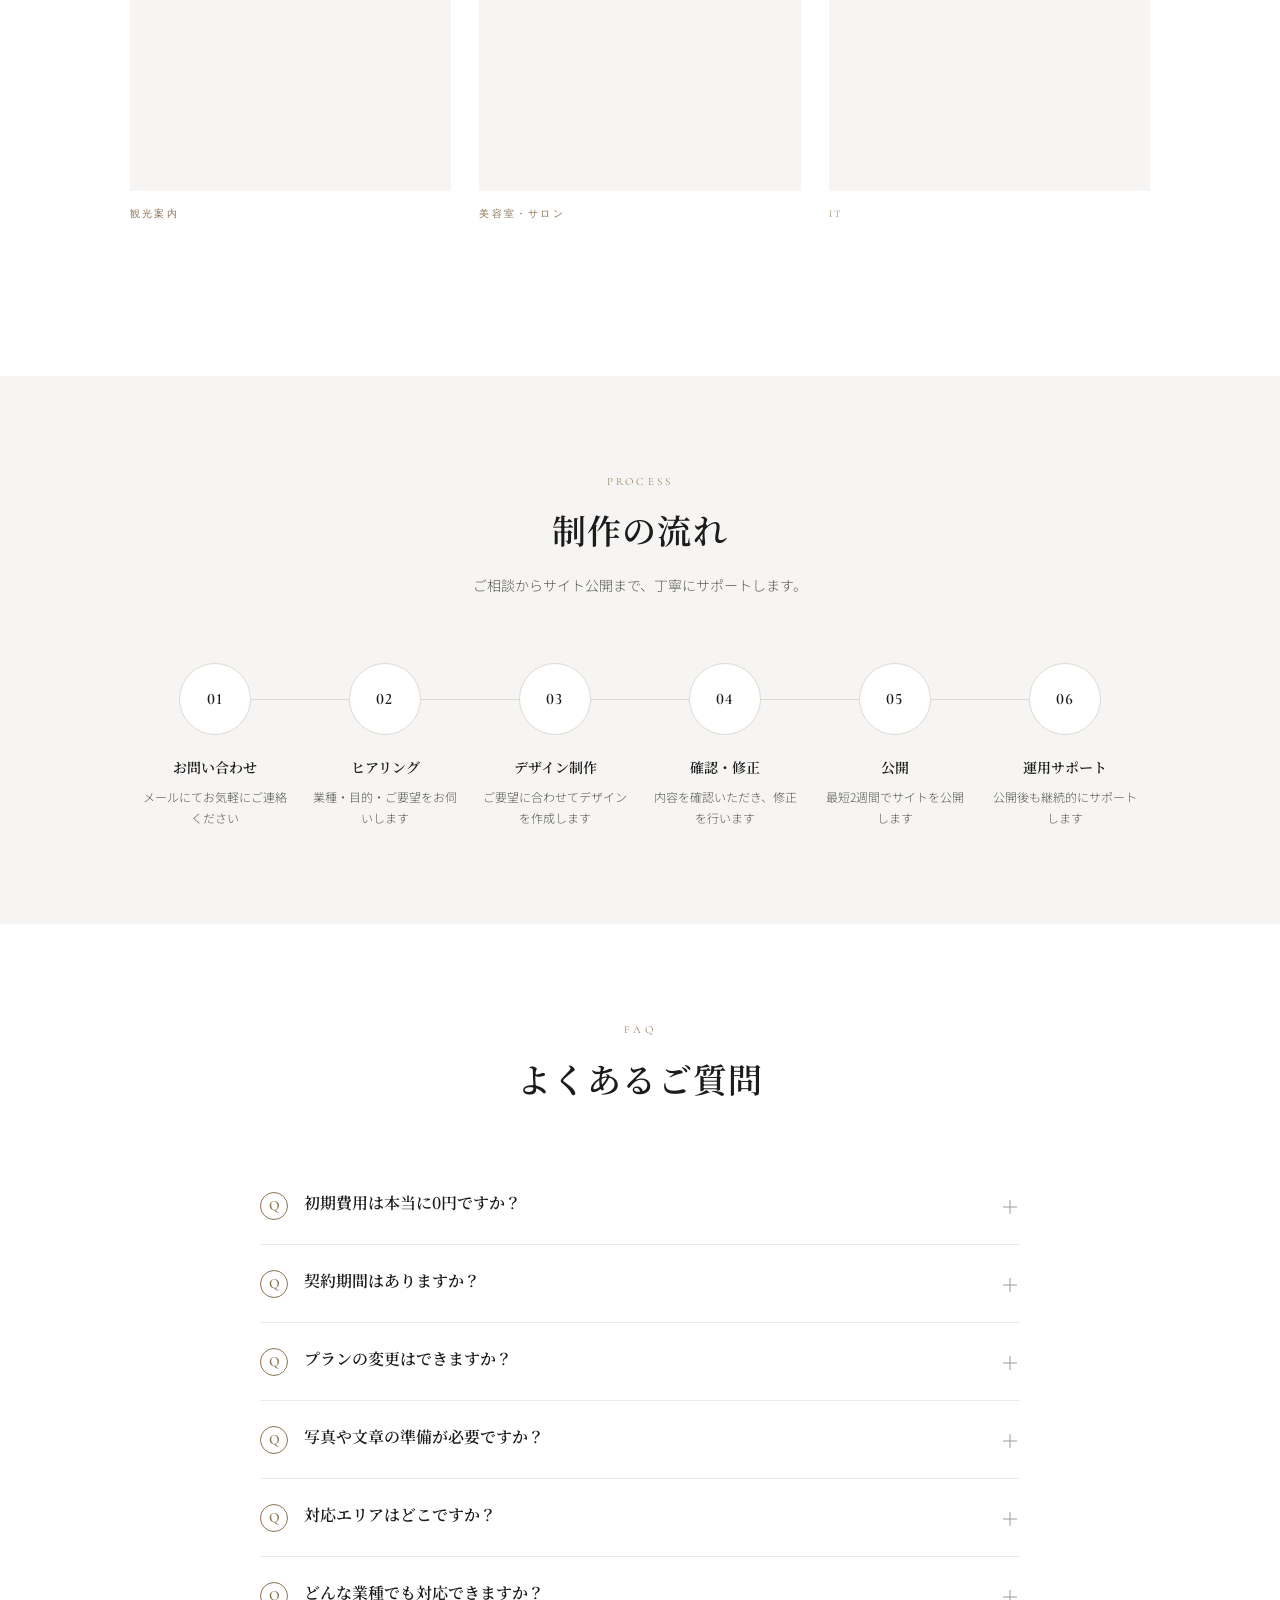
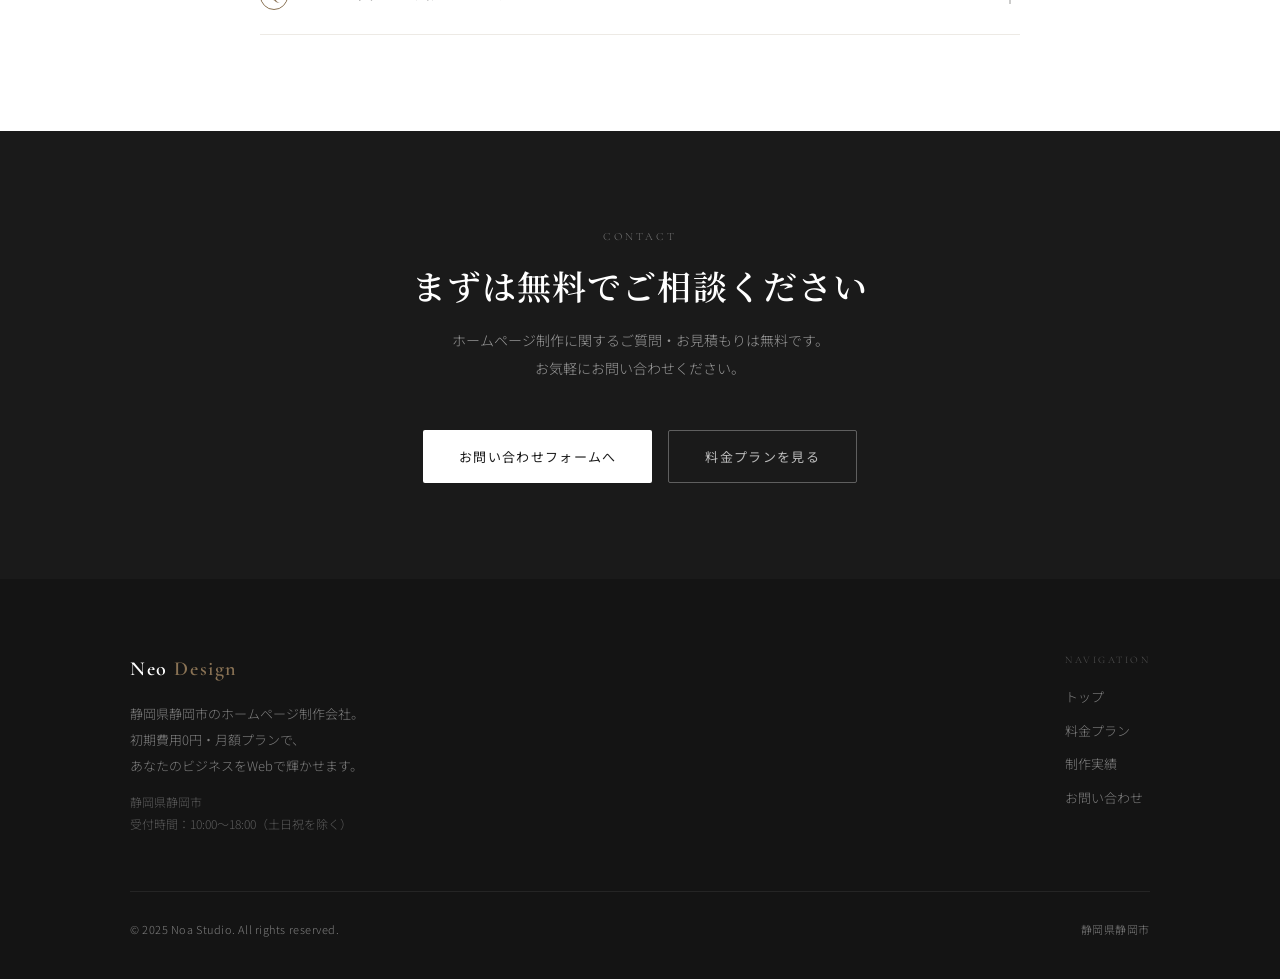
==== commit 56ae0330: "Rename Neo Design to Noa Studio across all pages" ====
--- a/index.html
+++ b/index.html
@@ -3,8 +3,8 @@
 <head>
   <meta charset="UTF-8">
   <meta name="viewport" content="width=device-width, initial-scale=1.0">
-  <title>Neo Design | 静岡県のホームページ制作</title>
-  <meta name="description" content="静岡県静岡市のホームページ制作会社 Neo Design。初期費用0円・月額6,200円〜のサブスク型プランで、あなたのビジネスをWebで輝かせます。">
+  <title>Noa Studio | 静岡県のホームページ制作</title>
+  <meta name="description" content="静岡県静岡市のホームページ制作会社 Noa Studio。初期費用0円・月額6,200円〜のサブスク型プランで、あなたのビジネスをWebで輝かせます。">
   <link rel="stylesheet" href="css/style.css">
 </head>
 <body>
@@ -34,7 +34,7 @@
         あなたのビジネスを、<br><em>Webで輝かせる</em>。
       </h1>
       <p class="hero-text">
-        静岡県静岡市のホームページ制作 Neo Design。<br>
+        静岡県静岡市のホームページ制作 Noa Studio。<br>
         初期費用0円、月額からスタートできるサブスク型プランで、<br>
         小さなお店から法人まで、丁寧にサポートします。
       </p>
@@ -390,7 +390,7 @@
       </div>
     </div>
     <div class="footer-bottom">
-      <span>© 2025 Neo Design. All rights reserved.</span>
+      <span>© 2025 Noa Studio. All rights reserved.</span>
       <span>静岡県静岡市</span>
     </div>
   </div>
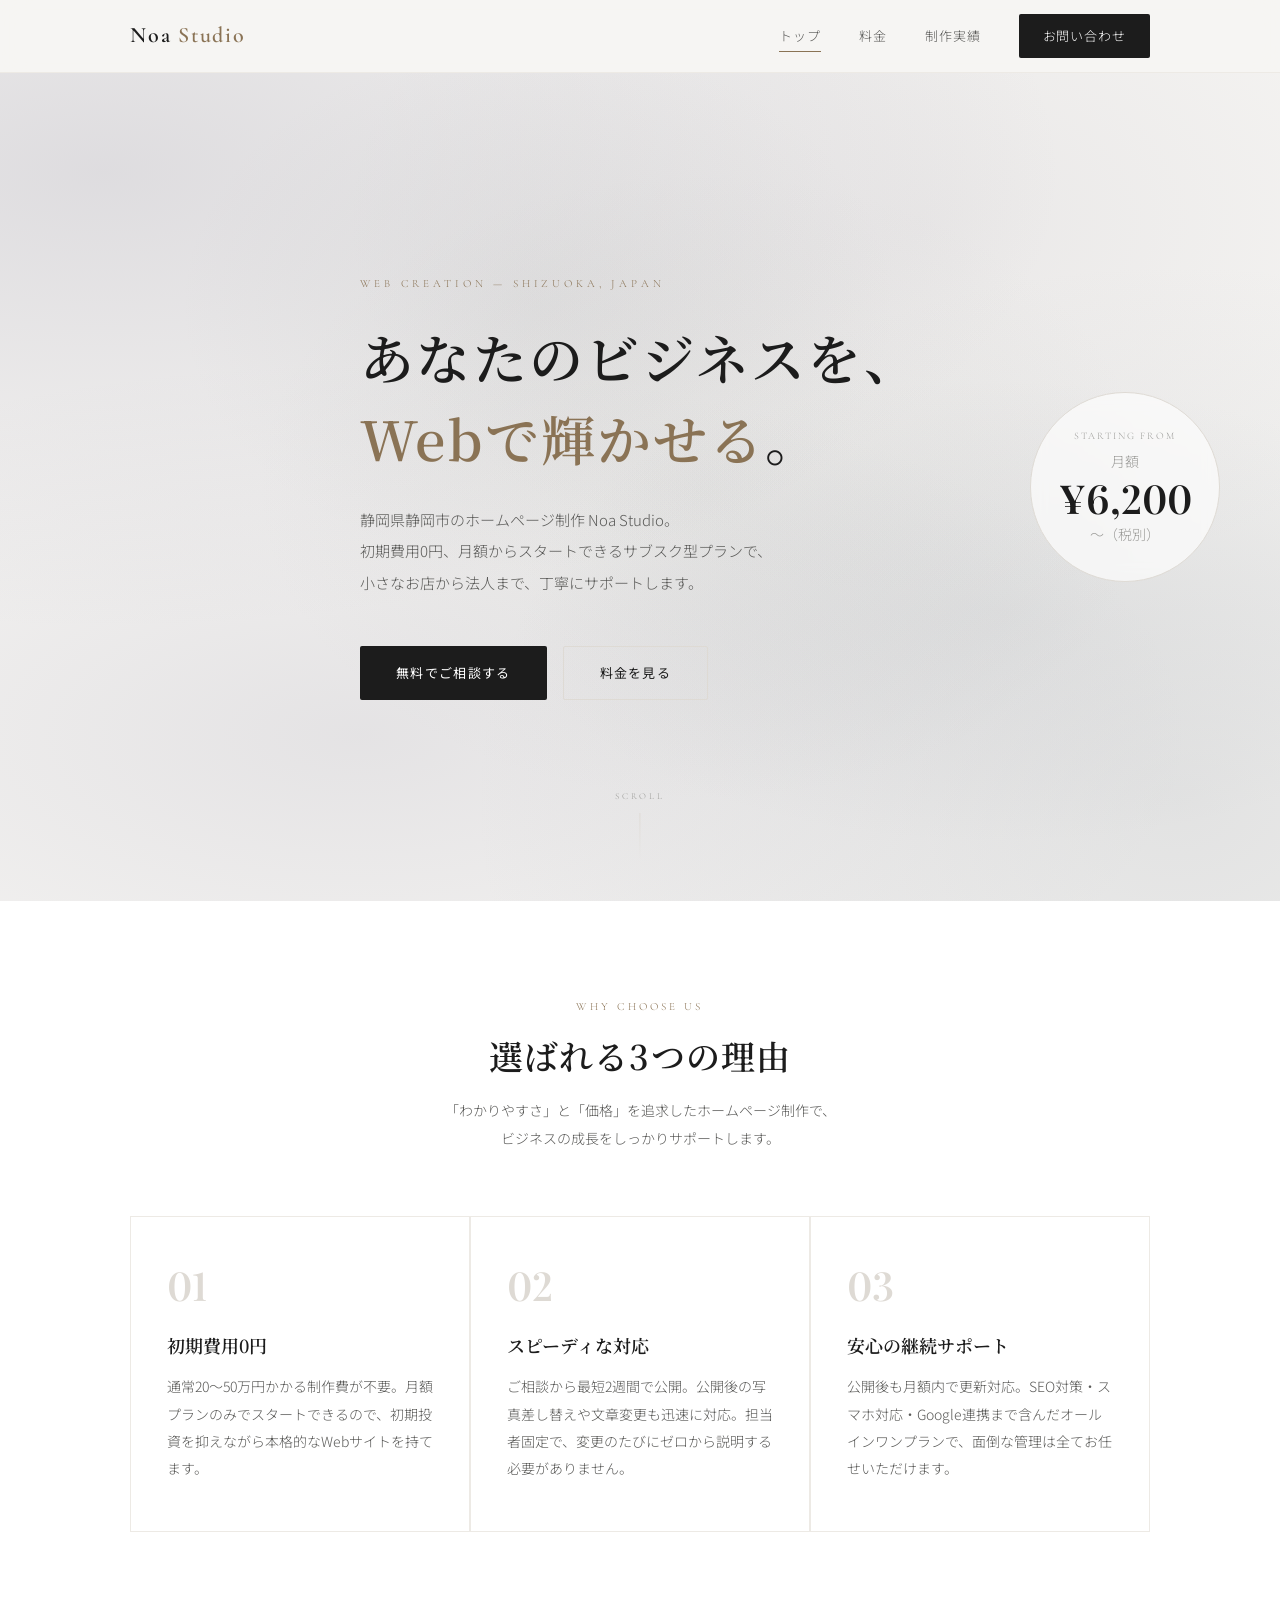
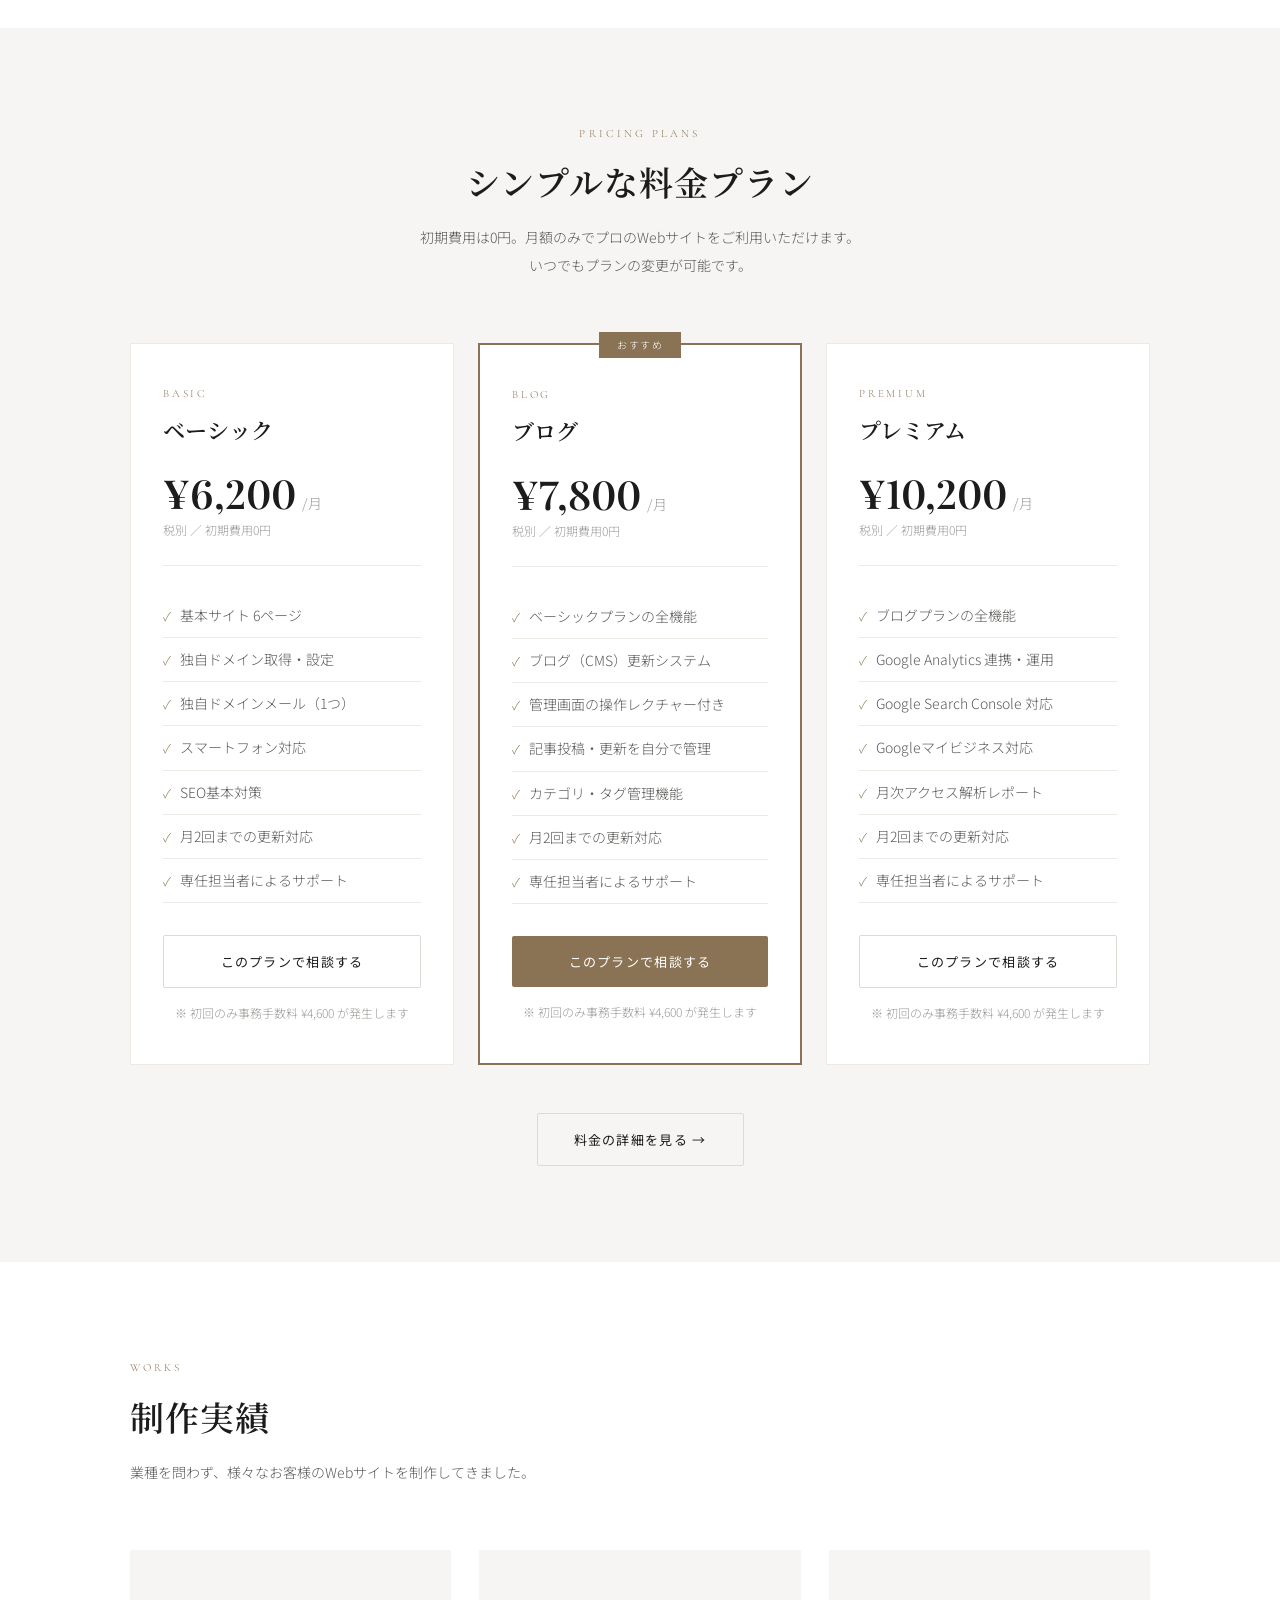
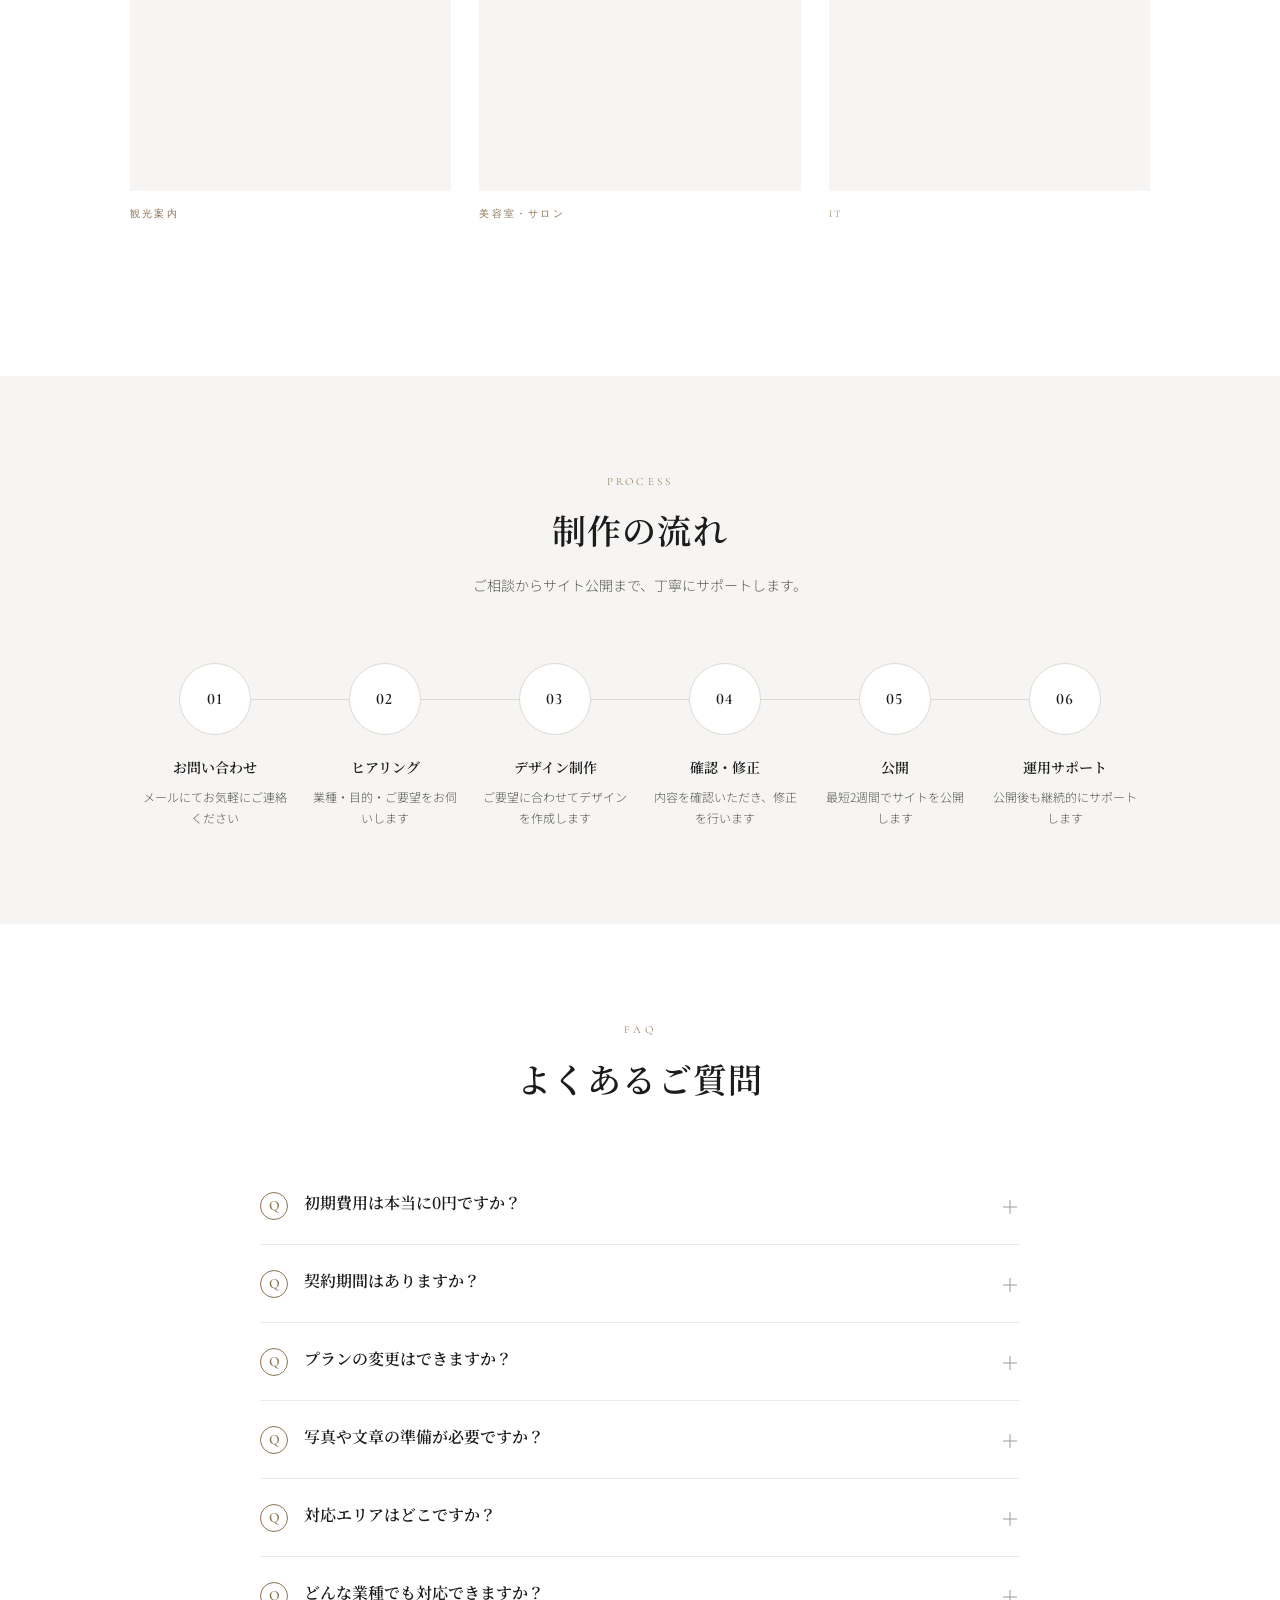
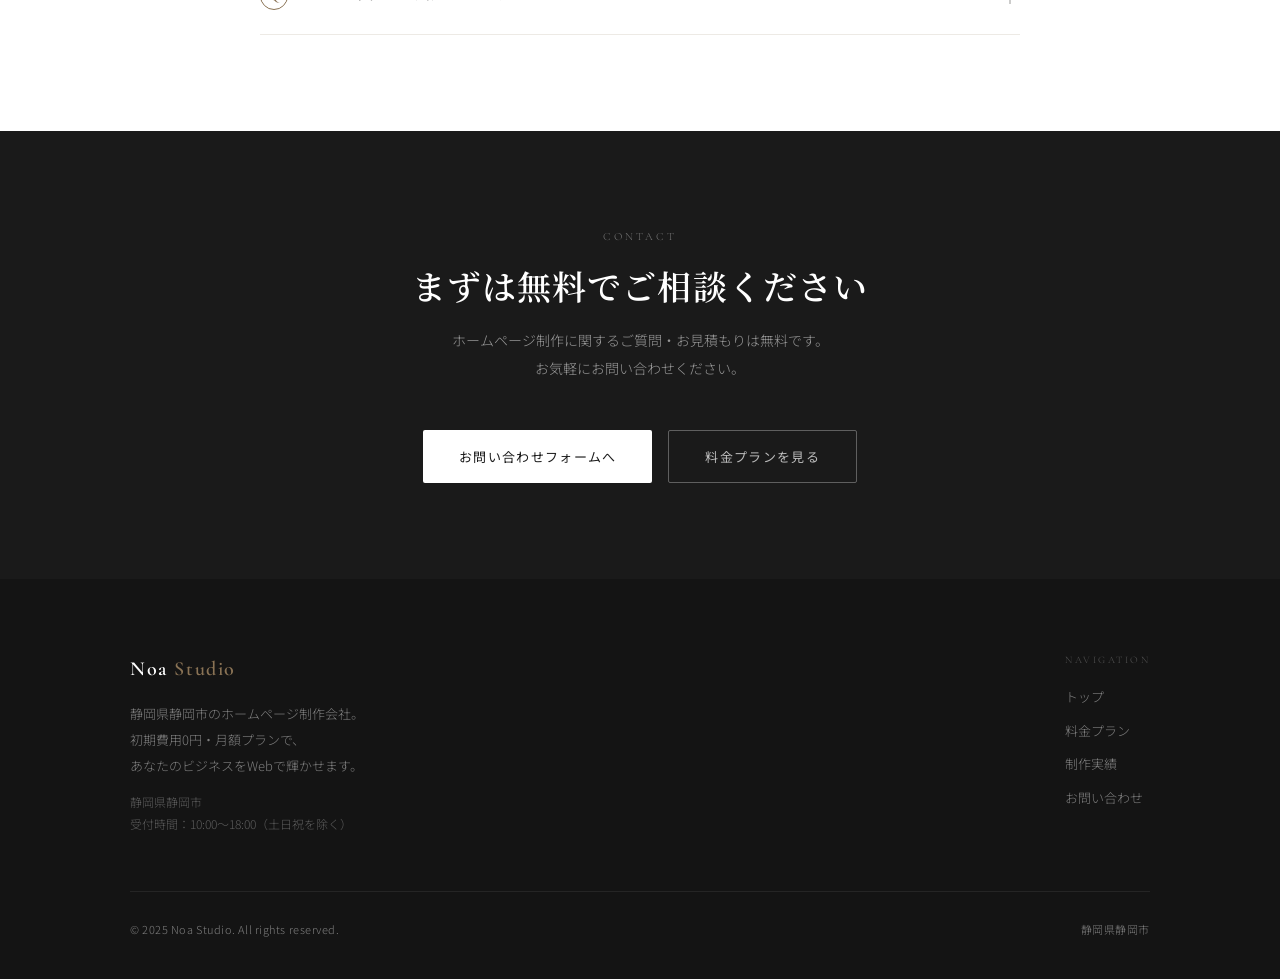
==== commit 1c7bafce: "Fix logo and footer text from Neo Design to Noa Studio" ====
--- a/index.html
+++ b/index.html
@@ -12,7 +12,7 @@
 <!-- ==================== HEADER ==================== -->
 <header class="site-header">
   <div class="header-inner">
-    <a href="index.html" class="site-logo">Neo <span>Design</span></a>
+    <a href="index.html" class="site-logo">Noa <span>Studio</span></a>
     <nav class="site-nav" id="siteNav">
       <a href="index.html" class="active">トップ</a>
       <a href="price.html">料金</a>
@@ -368,7 +368,7 @@
   <div class="container">
     <div class="footer-grid">
       <div>
-        <div class="footer-logo">Neo <span>Design</span></div>
+        <div class="footer-logo">Noa <span>Studio</span></div>
         <p class="footer-desc">
           静岡県静岡市のホームページ制作会社。<br>
           初期費用0円・月額プランで、<br>
